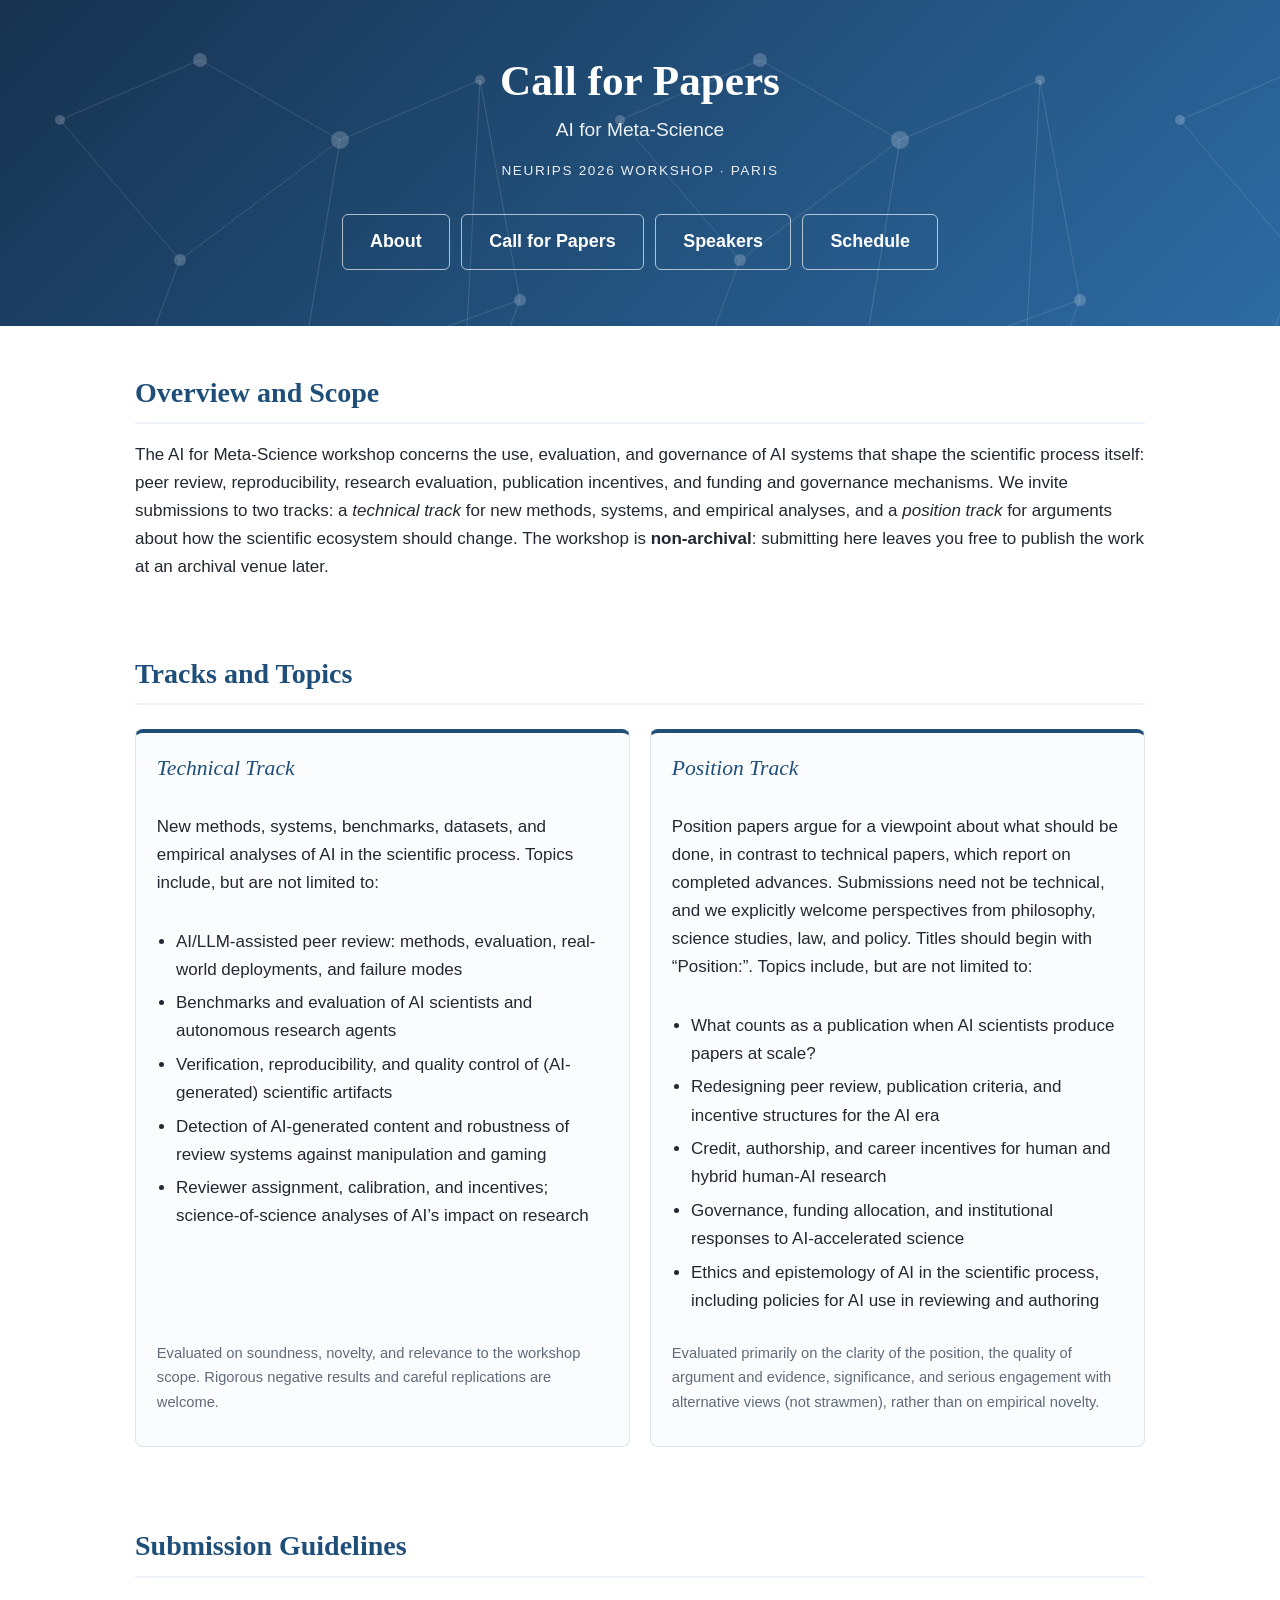
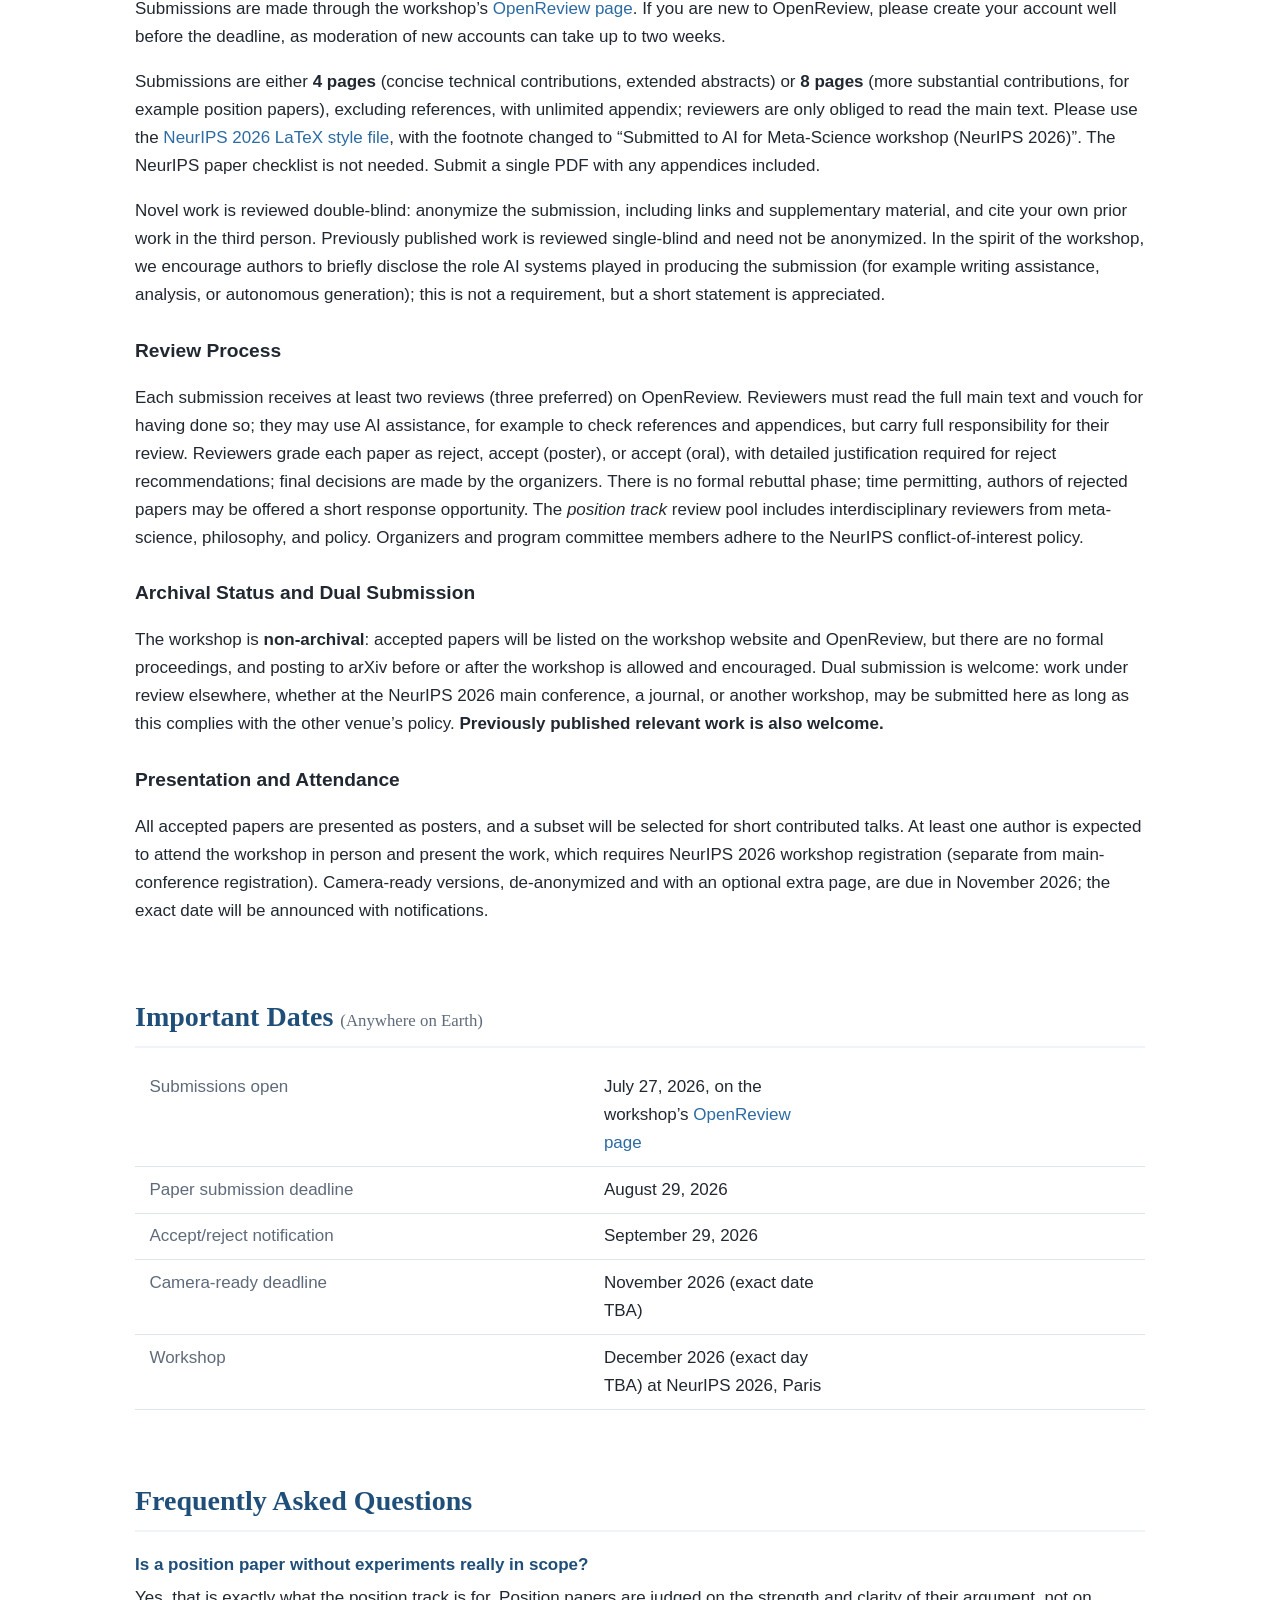
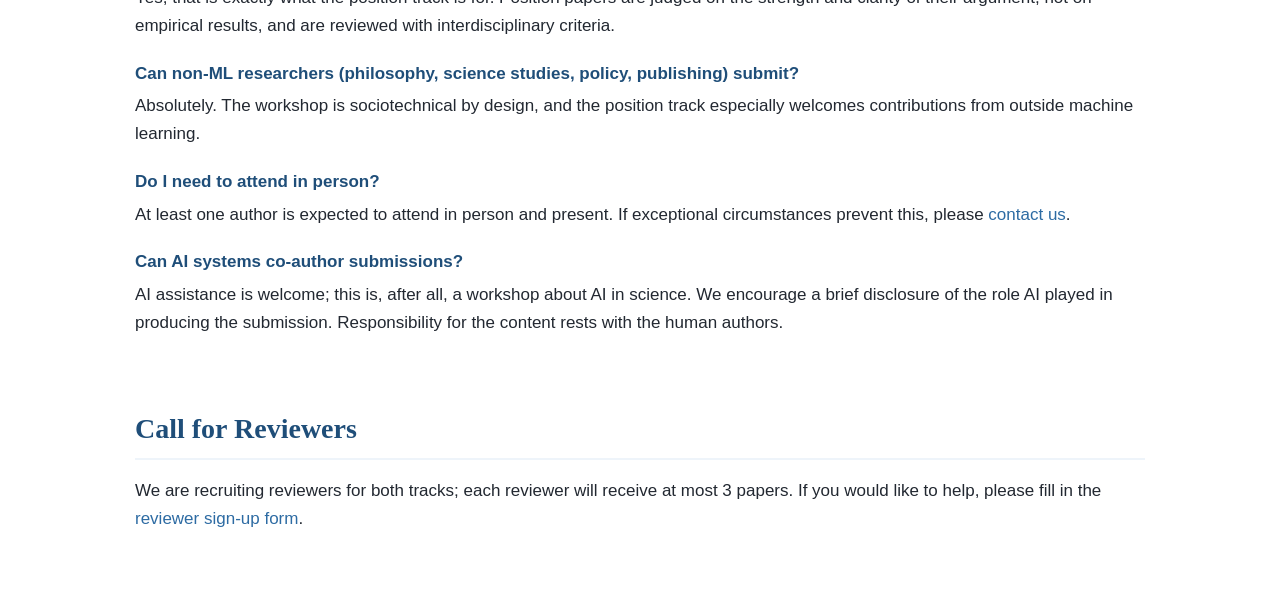
==== cfp.html @ e2d22a61 "NeurIPS-style countdown column in dates table; keep Paris workshop days Dec 11 to 13" ====
<!DOCTYPE html>
<html lang="en">
<head>
  <meta charset="utf-8">
  <meta name="viewport" content="width=device-width, initial-scale=1">
  <title>Call for Papers | AI for Meta-Science @ NeurIPS 2026</title>
  <meta name="description" content="Call for papers for the AI for Meta-Science workshop at NeurIPS 2026 (Paris). Technical and position paper tracks on AI in peer review, AI scientists, scientific evaluation and governance. Deadline August 29, 2026 (AoE), via OpenReview. Non-archival.">
  <meta property="og:title" content="Call for Papers | AI for Meta-Science @ NeurIPS 2026">
  <meta property="og:description" content="Technical and position paper tracks on AI in peer review, AI scientists, and scientific evaluation. Deadline August 29, 2026 (AoE). Non-archival, OpenReview.">
  <meta property="og:type" content="website">
  <meta property="og:url" content="https://ai4metascience.org/cfp.html">
  <link rel="canonical" href="https://ai4metascience.org/cfp.html">
  <link rel="icon" href="data:image/svg+xml,%3Csvg xmlns='http://www.w3.org/2000/svg' viewBox='0 0 32 32'%3E%3Ccircle cx='16' cy='16' r='15' fill='%2316324f'/%3E%3Ccircle cx='10' cy='11' r='3' fill='%23fff'/%3E%3Ccircle cx='22' cy='9' r='2.2' fill='%237fb3dd'/%3E%3Ccircle cx='21' cy='22' r='3' fill='%23fff'/%3E%3Ccircle cx='9' cy='23' r='2.2' fill='%237fb3dd'/%3E%3Cpath d='M10 11L22 9M22 9L21 22M21 22L9 23M9 23L10 11M10 11L21 22' stroke='%23aecde8' stroke-width='1' fill='none'/%3E%3C/svg%3E">
  <link rel="stylesheet" href="style.css">
</head>
<body>

<header class="hero hero-page">
  <div class="hero-inner">
    <h1>Call for Papers</h1>
    <p class="hero-sub">AI for Meta&#8209;Science</p>
    <p class="hero-kicker">NeurIPS 2026 Workshop &middot; Paris</p>
    <div class="hero-buttons">
      <a class="btn btn-ghost" href="index.html">About</a>
      <a class="btn btn-ghost" href="cfp.html">Call for Papers</a>
      <a class="btn btn-ghost" href="speakers.html">Speakers</a>
      <a class="btn btn-ghost" href="schedule.html">Schedule</a>
    </div>
  </div>
</header>

<main>

<section id="scope" class="section">
  <h2>Overview and Scope</h2>
  <p>
    The AI for Meta-Science workshop concerns the use, evaluation, and governance of AI systems
    that shape the scientific process itself: peer review, reproducibility, research evaluation,
    publication incentives, and funding and governance mechanisms. We invite submissions to two
    tracks: a <em>technical track</em> for new methods, systems, and empirical analyses, and a
    <em>position track</em> for arguments about how the scientific ecosystem should change.
    The workshop is <strong>non-archival</strong>: submitting here leaves you free to publish
    the work at an archival venue later.
  </p>
</section>

<section id="tracks" class="section">
  <h2>Tracks and Topics</h2>

  <div class="tracks">
    <div class="track-card">
      <h3>Technical Track</h3>
      <p>New methods, systems, benchmarks, datasets, and empirical analyses of AI in the scientific process. Topics include, but are not limited to:</p>
      <ul>
        <li>AI/LLM-assisted peer review: methods, evaluation, real-world deployments, and failure modes</li>
        <li>Benchmarks and evaluation of AI scientists and autonomous research agents</li>
        <li>Verification, reproducibility, and quality control of (AI-generated) scientific artifacts</li>
        <li>Detection of AI-generated content and robustness of review systems against manipulation and gaming</li>
        <li>Reviewer assignment, calibration, and incentives; science-of-science analyses of AI&rsquo;s impact on research</li>
      </ul>
      <p class="note">Evaluated on soundness, novelty, and relevance to the workshop scope. Rigorous negative results and careful replications are welcome.</p>
    </div>
    <div class="track-card">
      <h3>Position Track</h3>
      <p>
        Position papers argue for a viewpoint about what should be done, in contrast to technical
        papers, which report on completed advances. Submissions need not be technical, and we
        explicitly welcome perspectives from philosophy, science studies, law, and policy. Titles
        should begin with &ldquo;Position:&rdquo;. Topics include, but are not limited to:
      </p>
      <ul>
        <li>What counts as a publication when AI scientists produce papers at scale?</li>
        <li>Redesigning peer review, publication criteria, and incentive structures for the AI era</li>
        <li>Credit, authorship, and career incentives for human and hybrid human-AI research</li>
        <li>Governance, funding allocation, and institutional responses to AI-accelerated science</li>
        <li>Ethics and epistemology of AI in the scientific process, including policies for AI use in reviewing and authoring</li>
      </ul>
      <p class="note">
        Evaluated primarily on the clarity of the position, the quality of argument and evidence,
        significance, and serious engagement with alternative views (not strawmen), rather
        than on empirical novelty.
      </p>
    </div>
  </div>
</section>

<section id="guidelines" class="section">
  <h2>Submission Guidelines</h2>
  <p>
    Submissions are made through the workshop&rsquo;s
    <a href="https://openreview.net/group?id=NeurIPS.cc/2026/Workshop/AI4MetaScience">OpenReview page</a>.
    If you are new to OpenReview, please create your account well before the deadline, as
    moderation of new accounts can take up to two weeks.
  </p>
  <p>
    Submissions are either <strong>4 pages</strong> (concise technical contributions, extended
    abstracts) or <strong>8 pages</strong> (more substantial contributions, for example position
    papers), excluding references, with unlimited appendix; reviewers are only obliged to read
    the main text. Please use the
    <a href="https://media.neurips.cc/Conferences/NeurIPS2026/Formatting_Instructions_For_NeurIPS_2026.zip">NeurIPS 2026 LaTeX style file</a>, with the
    footnote changed to &ldquo;Submitted to AI for Meta-Science workshop (NeurIPS 2026)&rdquo;.
    The NeurIPS paper checklist is not needed. Submit a single PDF with any appendices included.
  </p>
  <p>
    Novel work is reviewed double-blind: anonymize the submission, including links and
    supplementary material, and cite your own prior work in the third person. Previously
    published work is reviewed single-blind and need not be anonymized. In the spirit of the
    workshop, we encourage authors to briefly disclose the role AI systems played in producing
    the submission (for example writing assistance, analysis, or autonomous generation); this is
    not a requirement, but a short statement is appreciated.
  </p>

  <h3>Review Process</h3>
  <p>
    Each submission receives at least two reviews (three preferred) on OpenReview. Reviewers
    must read the full main text and vouch for having done so; they may use AI assistance, for
    example to check references and appendices, but carry full responsibility for their review.
    Reviewers grade each paper as reject, accept (poster), or accept (oral), with detailed
    justification required for reject recommendations; final decisions are made by the
    organizers. There is no formal rebuttal phase; time permitting, authors of rejected papers
    may be offered a short response opportunity. The <em>position track</em> review pool includes
    interdisciplinary reviewers from meta-science, philosophy, and policy. Organizers and
    program committee members adhere to the NeurIPS conflict-of-interest policy.
  </p>

  <h3>Archival Status and Dual Submission</h3>
  <p>
    The workshop is <strong>non-archival</strong>: accepted papers will be listed on the workshop website and
    OpenReview, but there are no formal proceedings, and posting to arXiv before or after the
    workshop is allowed and encouraged. Dual submission is welcome: work under review elsewhere,
    whether at the NeurIPS 2026 main conference, a journal, or another workshop, may be submitted
    here as long as this complies with the other venue&rsquo;s policy. <strong>Previously published
    relevant work is also welcome.</strong>
  </p>

  <h3>Presentation and Attendance</h3>
  <p>
    All accepted papers are presented as posters, and a subset will be selected for short
    contributed talks. At least one author is expected to attend the workshop in person and
    present the work, which requires NeurIPS 2026 workshop registration (separate from
    main-conference registration). Camera-ready versions, de-anonymized and with an optional
    extra page, are due in November 2026; the exact date will be announced with notifications.
  </p>
</section>

<section id="dates" class="section">
  <h2>Important Dates <span class="muted-inline">(Anywhere on Earth)</span></h2>
  <table class="dates-table">
    <tbody>
      <tr><td>Submissions open</td><td>July 27, 2026, on the workshop&rsquo;s <a href="https://openreview.net/group?id=NeurIPS.cc/2026/Workshop/AI4MetaScience">OpenReview page</a></td><td class="cd"></td></tr>
      <tr><td>Paper submission deadline</td><td>August 29, 2026</td><td class="cd"><span class="countdown" data-deadline="2026-08-30T11:59:59Z"></span></td></tr>
      <tr><td>Accept/reject notification</td><td>September 29, 2026</td><td class="cd"><span class="countdown" data-deadline="2026-09-30T11:59:59Z"></span></td></tr>
      <tr><td>Camera-ready deadline</td><td>November 2026 (exact date TBA)</td><td class="cd"></td></tr>
      <tr><td>Workshop</td><td>December 2026 (exact day TBA) at NeurIPS 2026, Paris</td><td class="cd"></td></tr>
    </tbody>
  </table>
</section>

<section id="faq" class="section">
  <h2>Frequently Asked Questions</h2>
  <dl class="faq">
    <dt>Is a position paper without experiments really in scope?</dt>
    <dd>Yes, that is exactly what the position track is for. Position papers are judged on the strength and clarity of their argument, not on empirical results, and are reviewed with interdisciplinary criteria.</dd>

    <dt>Can non-ML researchers (philosophy, science studies, policy, publishing) submit?</dt>
    <dd>Absolutely. The workshop is sociotechnical by design, and the position track especially welcomes contributions from outside machine learning.</dd>

    <dt>Do I need to attend in person?</dt>
    <dd>At least one author is expected to attend in person and present. If exceptional circumstances prevent this, please <a href="index.html#contact">contact us</a>.</dd>

    <dt>Can AI systems co-author submissions?</dt>
    <dd>AI assistance is welcome; this is, after all, a workshop about AI in science. We encourage a brief disclosure of the role AI played in producing the submission. Responsibility for the content rests with the human authors.</dd>
  </dl>
</section>

<section id="reviewers" class="section">
  <h2>Call for Reviewers</h2>
  <p>
    We are recruiting reviewers for both tracks; each reviewer will receive at most 3 papers.
    If you would like to help, please fill in the
    <a href="https://docs.google.com/forms/d/e/1FAIpQLSc_pk9MGWnJFc95e-AzA_9iE_-XZbO8RTX6YzuLdfLNyFTvyA/viewform">reviewer sign-up form</a>.
  </p>
</section>

</main>

<script>
(function () {
  var spans = document.querySelectorAll('.countdown[data-deadline]');
  if (!spans.length) return;
  function pad(n) { return (n < 10 ? '0' : '') + n; }
  function tick() {
    var now = Date.now();
    Array.prototype.forEach.call(spans, function (el) {
      var s = Math.floor((Date.parse(el.getAttribute('data-deadline')) - now) / 1000);
      if (s <= 0) { el.textContent = ''; return; }
      var w = Math.floor(s / 604800);
      var d = Math.floor(s % 604800 / 86400);
      el.textContent = w + ' weeks ' + d + ' days ' +
        pad(Math.floor(s % 86400 / 3600)) + ':' + pad(Math.floor(s % 3600 / 60)) + ':' + pad(s % 60);
    });
    setTimeout(tick, 1000);
  }
  tick();
})();
</script>

</body>
</html>
---- style.css ----
/* AI for Meta-Science — NeurIPS 2026 workshop site */

:root {
  --accent: #1f4e79;        /* deep blue */
  --accent-light: #2d6ba3;
  --accent-bg: #eef4fa;
  --gold: #c9a227;          /* small accent for character */
  --text: #222831;
  --muted: #5f6b7a;
  --border: #dde4ec;
  --bg: #ffffff;
  --hero-grad-a: #16324f;
  --hero-grad-b: #2d6ba3;
  --max-width: 1050px;
  --display-font: Charter, "Bitstream Charter", "Iowan Old Style", Georgia, serif;
}

* { box-sizing: border-box; }

body {
  margin: 0;
  font-family: -apple-system, BlinkMacSystemFont, "Segoe UI", Roboto, Helvetica, Arial, sans-serif;
  font-size: 17px;
  line-height: 1.65;
  color: var(--text);
  background: var(--bg);
}

a { color: var(--accent-light); text-decoration: none; }
a:hover { text-decoration: underline; }

/* ---------- Hero ---------- */

.hero {
  position: relative;
  background: linear-gradient(135deg, var(--hero-grad-a), var(--hero-grad-b));
  color: #fff;
  text-align: center;
  padding: 3.5rem 1.25rem 3rem;
  overflow: hidden;
}

/* subtle "citation network" motif */
.hero::before {
  content: "";
  position: absolute;
  inset: 0;
  background-image: url("data:image/svg+xml,%3Csvg xmlns='http://www.w3.org/2000/svg' width='560' height='560' viewBox='0 0 560 560'%3E%3Cg fill='none' stroke='%23ffffff' stroke-opacity='0.13'%3E%3Cpath d='M60 120L200 60M200 60L340 140M340 140L480 80M60 120L180 260M180 260L340 140M180 260L120 420M120 420L300 380M300 380L340 140M300 380L460 460M460 460L480 80M480 80L520 300M520 300L460 460M520 300L300 380'/%3E%3C/g%3E%3Cg fill='%23ffffff' fill-opacity='0.20'%3E%3Ccircle cx='60' cy='120' r='5'/%3E%3Ccircle cx='200' cy='60' r='7'/%3E%3Ccircle cx='340' cy='140' r='9'/%3E%3Ccircle cx='480' cy='80' r='5'/%3E%3Ccircle cx='180' cy='260' r='6'/%3E%3Ccircle cx='120' cy='420' r='7'/%3E%3Ccircle cx='300' cy='380' r='9'/%3E%3Ccircle cx='460' cy='460' r='5'/%3E%3Ccircle cx='520' cy='300' r='6'/%3E%3C/g%3E%3C/svg%3E");
  background-repeat: repeat;
  background-size: 560px 560px;
  pointer-events: none;
}

.hero-inner { position: relative; max-width: var(--max-width); margin: 0 auto; }

.hero-kicker {
  text-transform: uppercase;
  letter-spacing: 0.12em;
  font-size: 0.85rem;
  opacity: 0.9;
  margin: 0 0 2rem;
}

.hero h1 {
  font-family: var(--display-font);
  font-size: clamp(1.6rem, 4vw, 2.7rem);
  margin: 0 0 0.5rem;
  line-height: 1.15;
}

.hero-sub {
  font-size: clamp(1rem, 2.2vw, 1.2rem);
  opacity: 0.92;
  margin: 0 auto 0.9rem;
  max-width: 42em;
}

.hero-buttons { display: flex; gap: 0.7rem; justify-content: center; flex-wrap: wrap; margin-bottom: 0.5rem; }

.btn {
  display: inline-block;
  padding: 0.75rem 1.7rem;
  border-radius: 6px;
  font-weight: 600;
  font-size: 1.12rem;
}
.btn:hover { text-decoration: none; }
.btn-ghost { border: 1.5px solid rgba(255,255,255,0.65); color: #fff; }
.btn-ghost:hover { background: rgba(255,255,255,0.14); }


/* ---------- Sections ---------- */

.section {
  max-width: var(--max-width);
  margin: 0 auto;
  padding: 2.75rem 1.25rem 0.5rem;
}

.section h2 {
  font-family: var(--display-font);
  color: var(--accent);
  font-size: 1.75rem;
  margin: 0 0 1rem;
  padding-bottom: 0.4rem;
  border-bottom: 2px solid var(--accent-bg);
}

.section h3 { color: var(--text); font-size: 1.2rem; margin: 1.6rem 0 0.6rem; }

.note { color: var(--muted); font-size: 0.92rem; }
.muted { color: var(--muted); font-size: 0.9rem; }
.muted-inline { color: var(--muted); font-size: 1.05rem; font-weight: 400; font-family: inherit; }

.objectives { padding-left: 1.2rem; }
.objectives li { margin: 0.7rem 0; }
.objectives li::marker { color: var(--gold); }

/* ---------- News box ---------- */

#news { padding-top: 2rem; }

.news-box {
  background: var(--accent-bg);
  border-left: 4px solid var(--gold);
  border-radius: 6px;
  padding: 0.9rem 1.25rem;
}
.news-box ul { margin: 0.4rem 0 0; padding-left: 1.2rem; }
.news-box li { margin: 0.25rem 0; }

/* ---------- CFP tracks ---------- */

.tracks {
  display: grid;
  grid-template-columns: 1fr 1fr;
  gap: 1.25rem;
  margin: 1.5rem 0;
}

@media (max-width: 720px) { .tracks { grid-template-columns: 1fr; } }

.track-card {
  border: 1px solid var(--border);
  border-top: 4px solid var(--accent);
  border-radius: 8px;
  padding: 1.1rem 1.3rem;
  background: #fbfcfe;
  display: flex;
  flex-direction: column;
}
.track-card .note { margin-top: auto; padding-top: 0.8rem; }
.track-card h3 { margin-top: 0; color: var(--accent); font-weight: normal; font-style: italic; font-family: var(--display-font); font-size: 1.35rem; }
.track-card ul { padding-left: 1.2rem; margin: 0.5rem 0; }
.track-card li { margin: 0.35rem 0; }

.guidelines { padding-left: 1.2rem; }
.guidelines li { margin: 0.6rem 0; }

/* ---------- FAQ ---------- */

.faq dt {
  font-weight: 700;
  color: var(--accent);
  margin: 1.2rem 0 0.3rem;
}
.faq dd { margin: 0 0 0.8rem; }

/* ---------- Tables ---------- */

table { border-collapse: collapse; width: 100%; margin: 1rem 0; }

.dates-table td {
  padding: 0.55rem 0.9rem;
  border-bottom: 1px solid var(--border);
  vertical-align: top;
}

.dates-table tr td:first-child { width: 45%; color: var(--muted); }

/* Program table: Event | Speaker | Time */

.program-table th {
  text-align: left;
  padding: 0.55rem 0.9rem;
  border-bottom: 2px solid var(--accent);
  color: var(--accent);
  font-size: 0.95rem;
}

.program-table td {
  padding: 0.55rem 0.9rem;
  border-bottom: 1px solid var(--border);
  vertical-align: top;
}

.program-table tr td:nth-child(2) { color: var(--muted); }

.program-table tr td:last-child {
  width: 5.5rem;
  font-weight: 600;
  color: var(--accent);
  white-space: nowrap;
  text-align: right;
}
.program-table tr th:last-child { text-align: right; }

/* ---------- People cards (organizers grid) ---------- */

.people-grid {
  display: grid;
  grid-template-columns: repeat(auto-fit, minmax(180px, 1fr));
  gap: 1.5rem;
  margin: 1.5rem 0 1rem;
}

.person {
  text-align: center;
  padding: 1rem 0.6rem;
  border-radius: 10px;
  transition: transform 0.15s ease, box-shadow 0.15s ease;
}
.person:hover {
  transform: translateY(-3px);
  box-shadow: 0 6px 18px rgba(31, 78, 121, 0.12);
}

/* Initials placeholder (div) and real photo (img) share .avatar */
.avatar {
  width: 110px;
  height: 110px;
  border-radius: 50%;
  flex-shrink: 0;
}
.person .avatar { margin: 0 auto 0.6rem; }
div.avatar {
  background: linear-gradient(135deg, var(--hero-grad-a), var(--hero-grad-b));
  color: #fff;
  font-size: 1.8rem;
  font-weight: 700;
  letter-spacing: 0.03em;
  display: flex;
  align-items: center;
  justify-content: center;
}
img.avatar {
  object-fit: cover;
  object-position: center 25%;
  border: 3px solid var(--accent-bg);
}

.person h3 { margin: 0.2rem 0; font-size: 1.02rem; }
.person .affil { margin: 0; color: var(--muted); font-size: 0.9rem; }
.person .talk { margin: 0.4rem 0 0; font-size: 0.9rem; font-style: italic; }

/* ---------- Speaker entries with bios (speakers page) ---------- */

.speaker-entry {
  display: flex;
  gap: 1.4rem;
  align-items: flex-start;
  margin: 2rem 0;
  padding: 1.25rem 1.4rem;
  border: 1px solid var(--border);
  border-left: 4px solid var(--accent);
  border-radius: 8px;
  background: #fbfcfe;
}

.speaker-entry .avatar { width: 120px; height: 120px; }

.speaker-body h3 { margin: 0 0 0.15rem; font-size: 1.2rem; }
.speaker-body .affil { margin: 0; color: var(--muted); font-size: 0.95rem; }
.speaker-body .talk-title {
  margin: 0.4rem 0 0.6rem;
  font-style: italic;
  color: var(--accent);
  font-weight: 600;
}
.speaker-body .bio { margin: 0.4rem 0 0; font-size: 0.96rem; }

@media (max-width: 600px) {
  .speaker-entry { flex-direction: column; align-items: center; text-align: center; }
}

/* ---------- Page end ---------- */

main { padding-bottom: 3.5rem; }

/* ---------- Deadline countdown (NeurIPS-style right column) ---------- */
.dates-table td.cd {
  width: 30%;
  color: var(--muted);
  font-variant-numeric: tabular-nums;
}
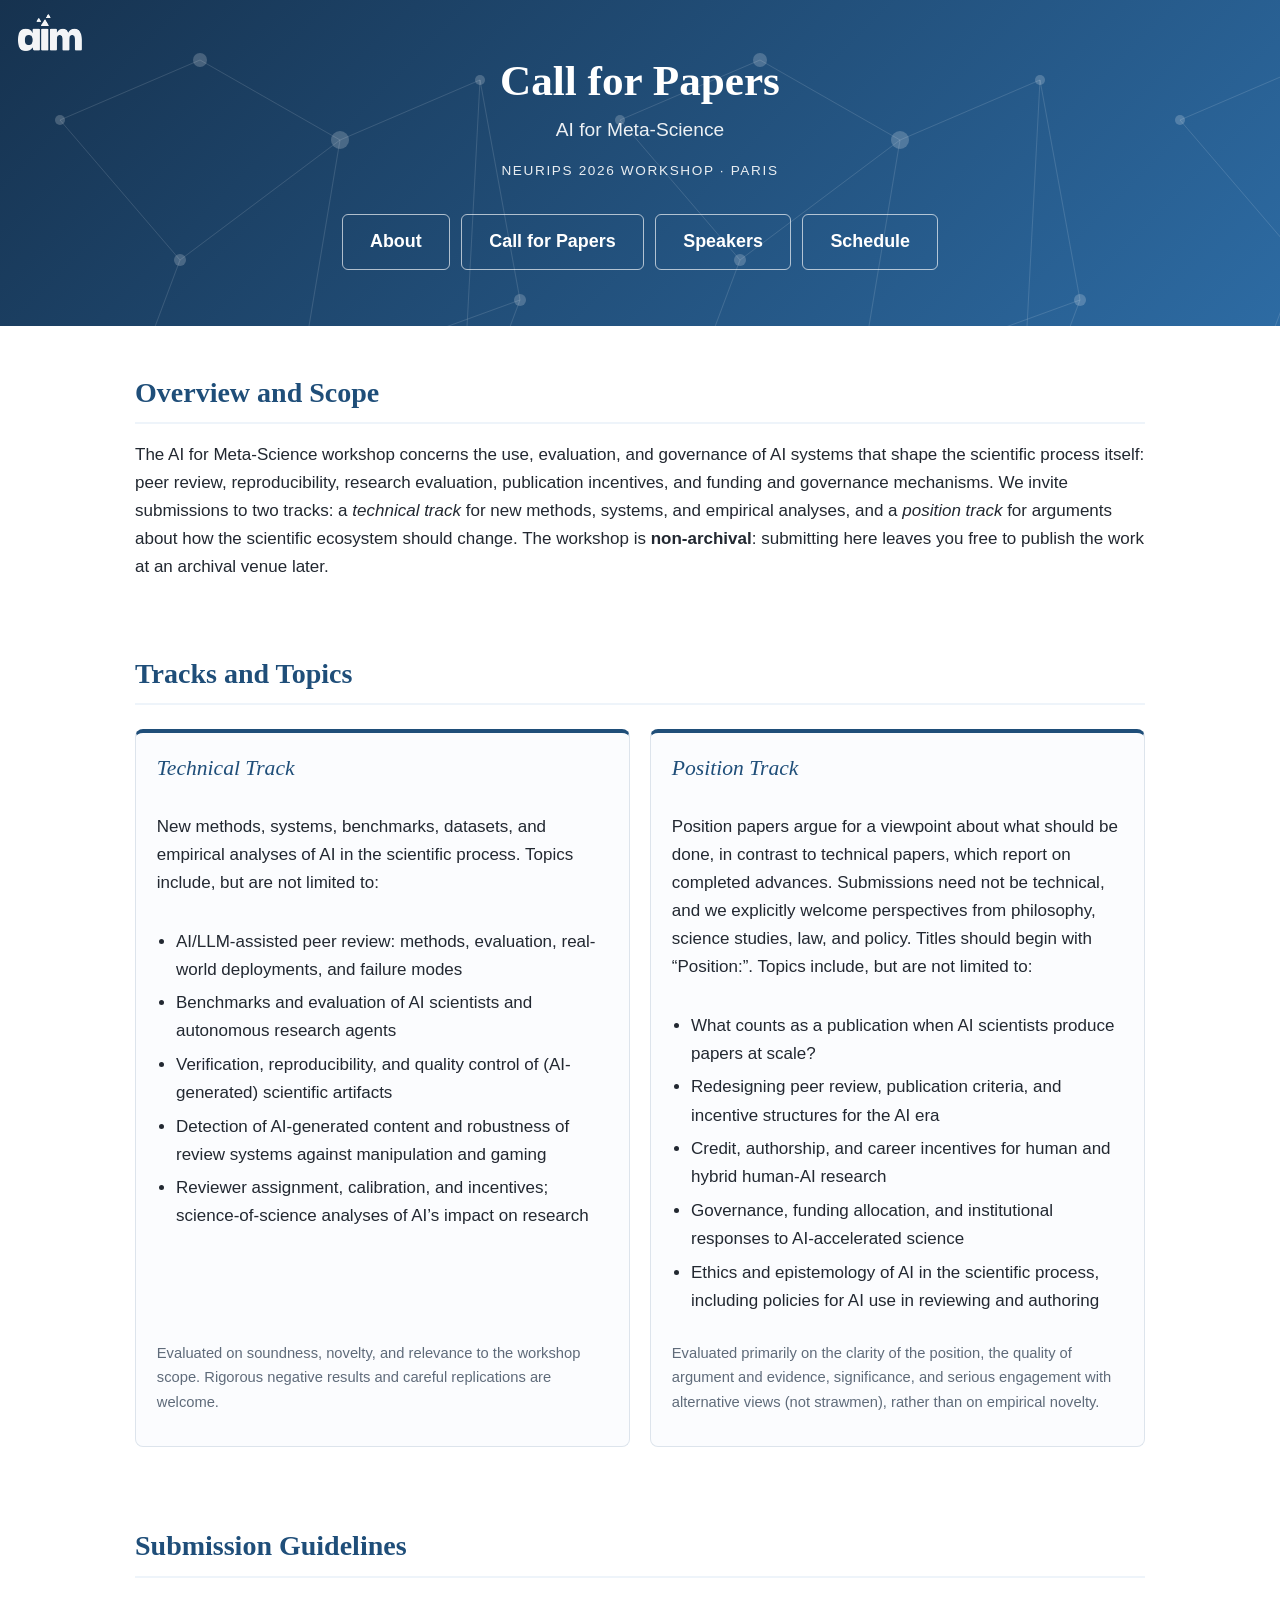
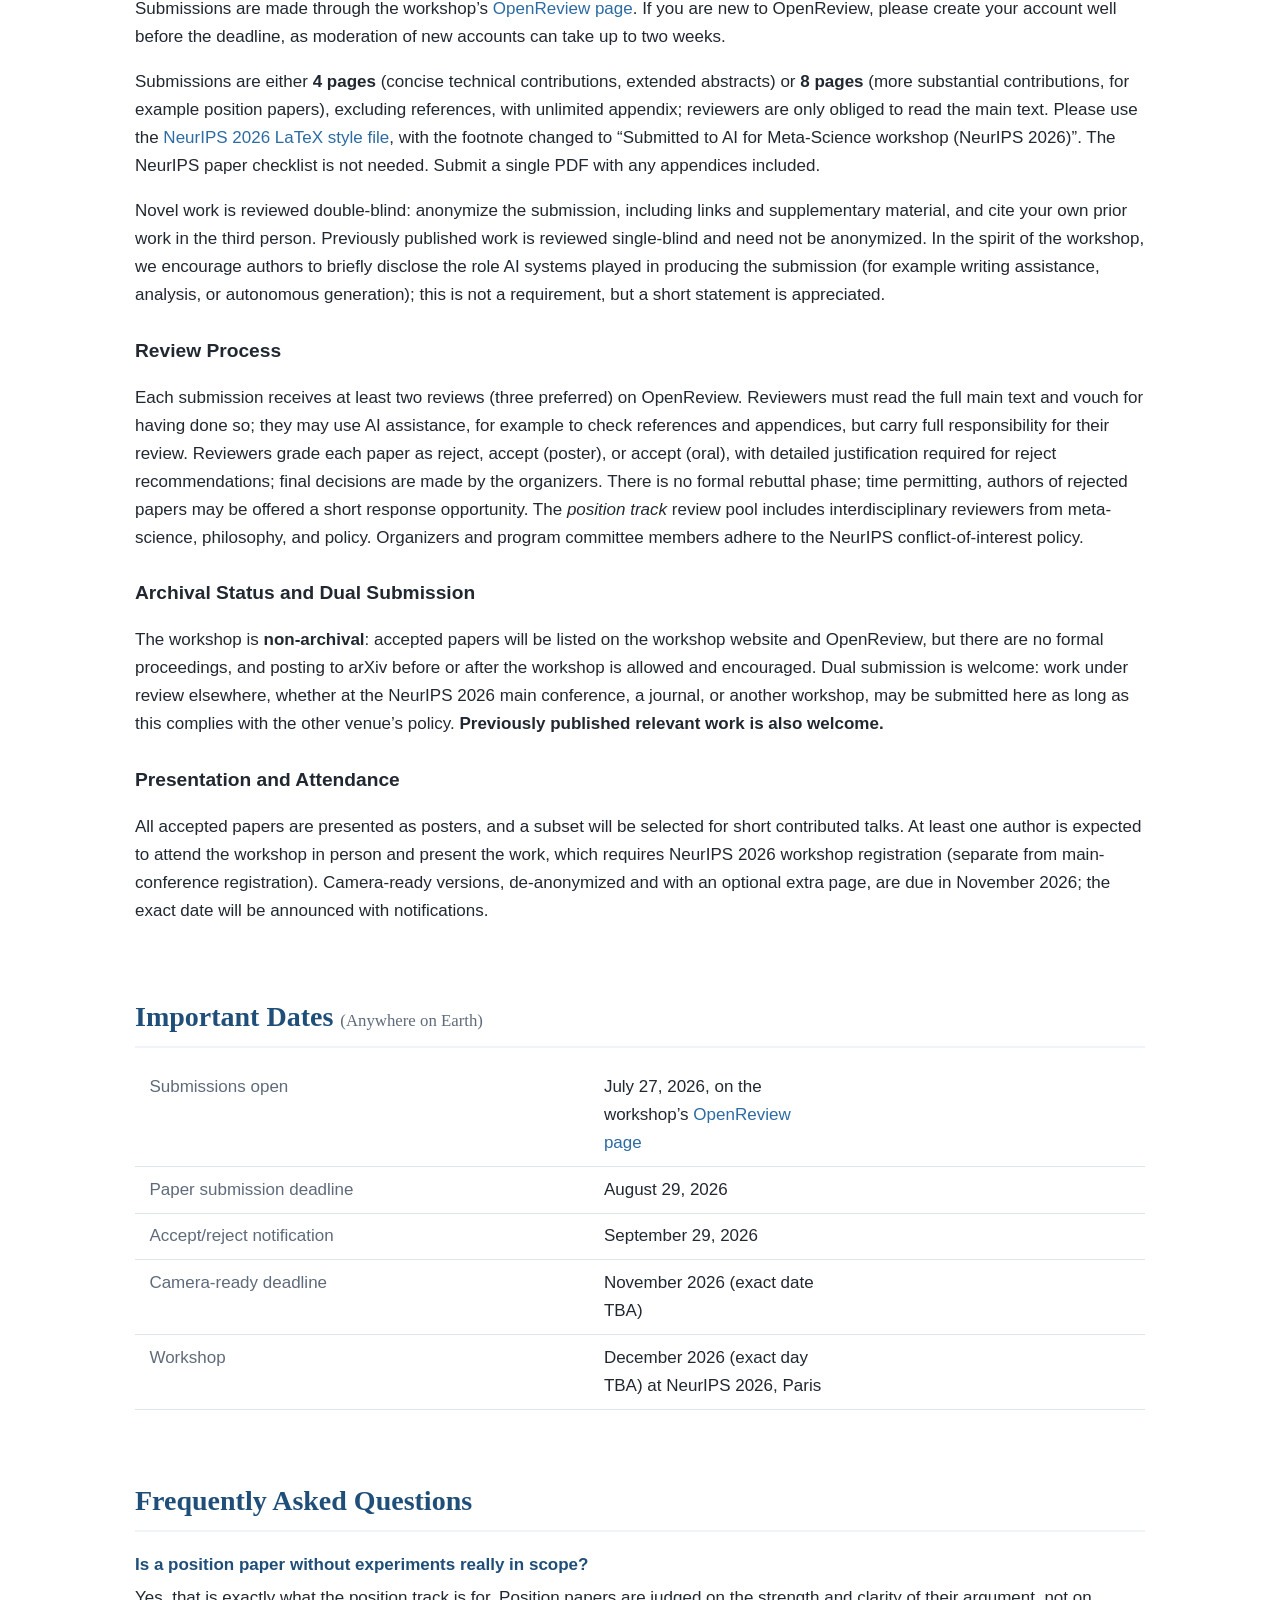
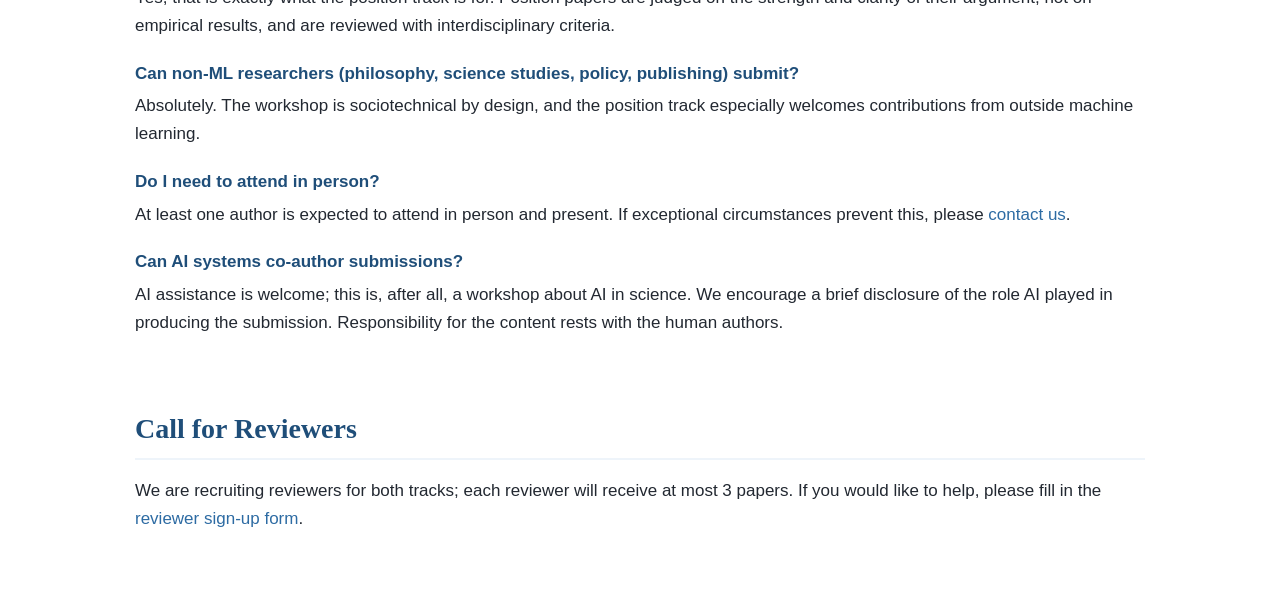
==== commit 2bdfc902: "Move aim logo to small corner brand mark linking home; keep hero title unobstructed" ====
--- a/cfp.html
+++ b/cfp.html
@@ -9,6 +9,7 @@
   <meta property="og:description" content="Technical and position paper tracks on AI in peer review, AI scientists, and scientific evaluation. Deadline August 29, 2026 (AoE). Non-archival, OpenReview.">
   <meta property="og:type" content="website">
   <meta property="og:url" content="https://ai4metascience.org/cfp.html">
+  <meta property="og:image" content="https://ai4metascience.org/assets/aim-logo.png">
   <link rel="canonical" href="https://ai4metascience.org/cfp.html">
   <link rel="icon" href="data:image/svg+xml,%3Csvg xmlns='http://www.w3.org/2000/svg' viewBox='0 0 32 32'%3E%3Ccircle cx='16' cy='16' r='15' fill='%2316324f'/%3E%3Ccircle cx='10' cy='11' r='3' fill='%23fff'/%3E%3Ccircle cx='22' cy='9' r='2.2' fill='%237fb3dd'/%3E%3Ccircle cx='21' cy='22' r='3' fill='%23fff'/%3E%3Ccircle cx='9' cy='23' r='2.2' fill='%237fb3dd'/%3E%3Cpath d='M10 11L22 9M22 9L21 22M21 22L9 23M9 23L10 11M10 11L21 22' stroke='%23aecde8' stroke-width='1' fill='none'/%3E%3C/svg%3E">
   <link rel="stylesheet" href="style.css">
@@ -16,6 +17,7 @@
 <body>
 
 <header class="hero hero-page">
+  <a class="hero-brand" href="index.html"><img src="assets/aim-mark-white.png" alt="AI for Meta-Science" width="235" height="133"></a>
   <div class="hero-inner">
     <h1>Call for Papers</h1>
     <p class="hero-sub">AI for Meta&#8209;Science</p>
--- a/style.css
+++ b/style.css
@@ -53,6 +53,16 @@
 
 .hero-inner { position: relative; max-width: var(--max-width); margin: 0 auto; }
 
+.hero-brand {
+  position: absolute;
+  top: 0.9rem;
+  left: 1.1rem;
+  z-index: 1;
+}
+.hero-brand img { width: 64px; height: auto; display: block; opacity: 0.95; }
+.hero-brand:hover img { opacity: 1; }
+@media (max-width: 720px) { .hero-brand img { width: 48px; } }
+
 .hero-kicker {
   text-transform: uppercase;
   letter-spacing: 0.12em;
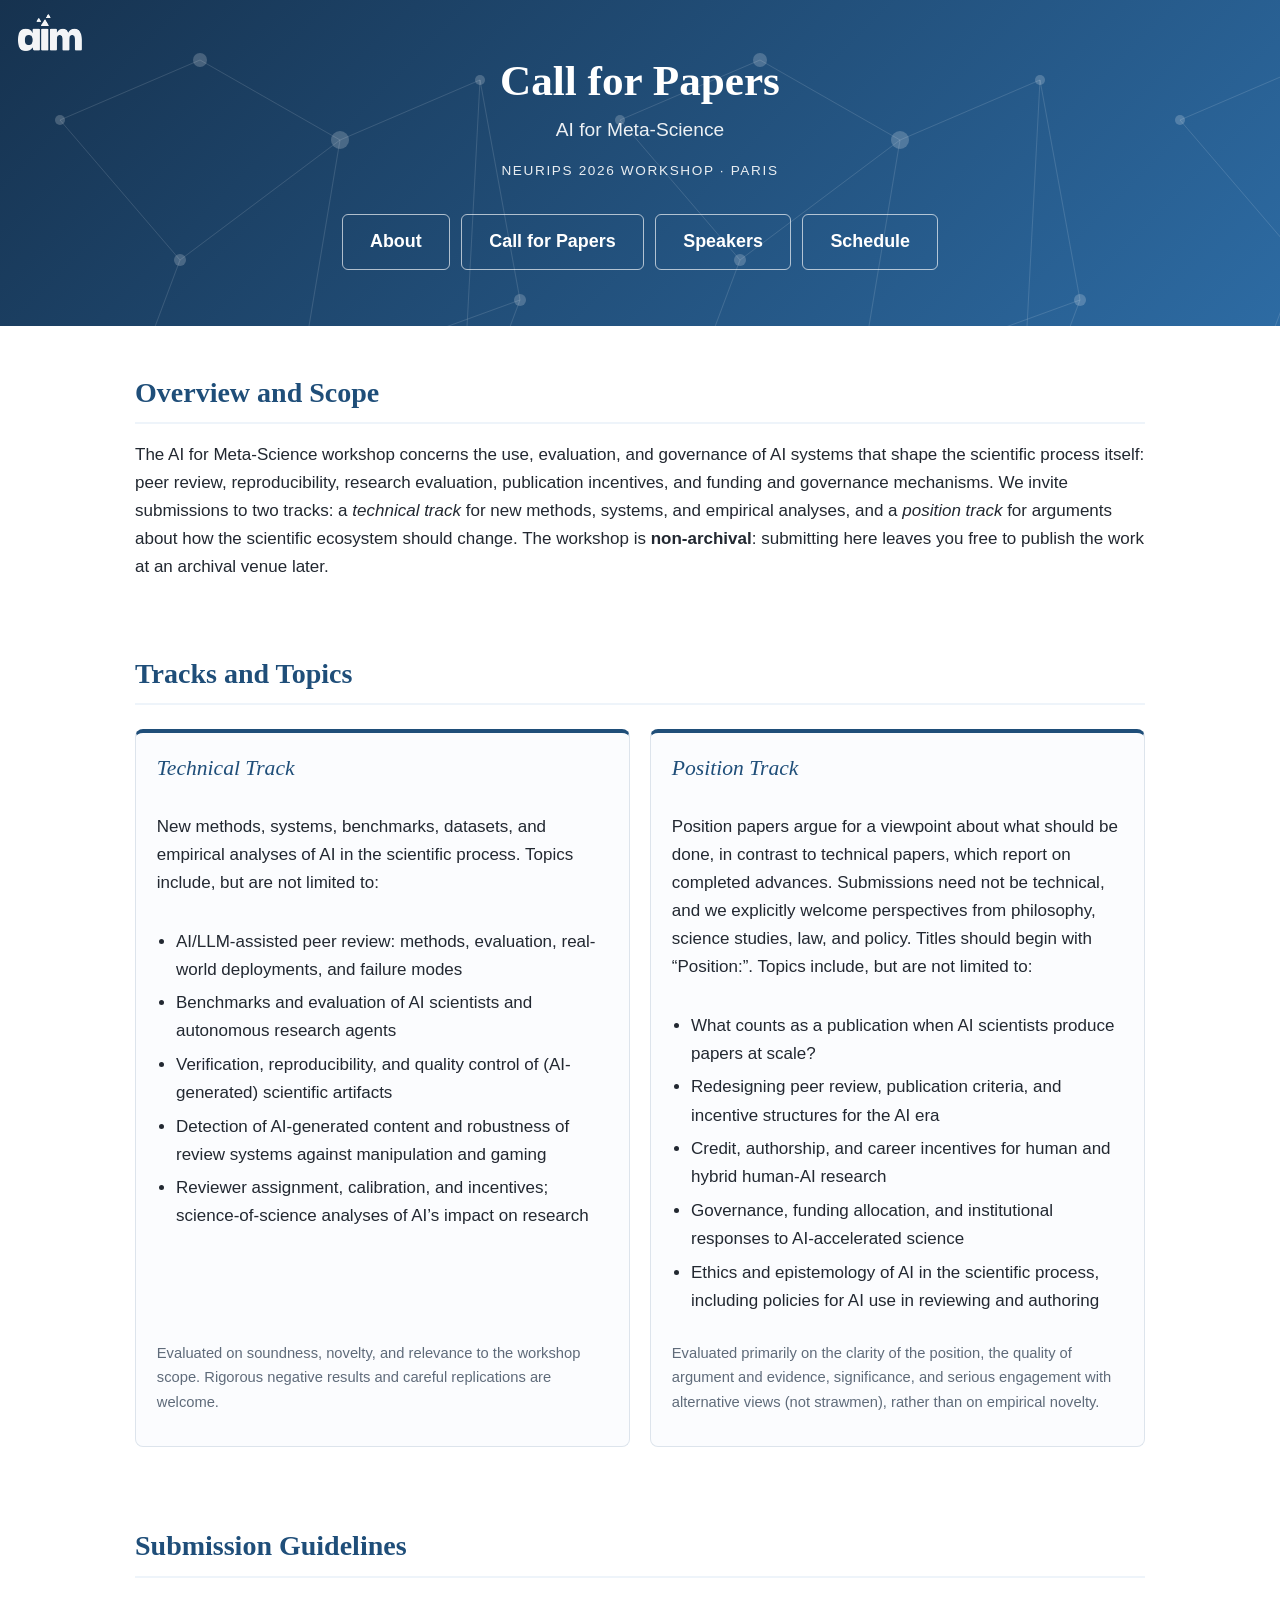
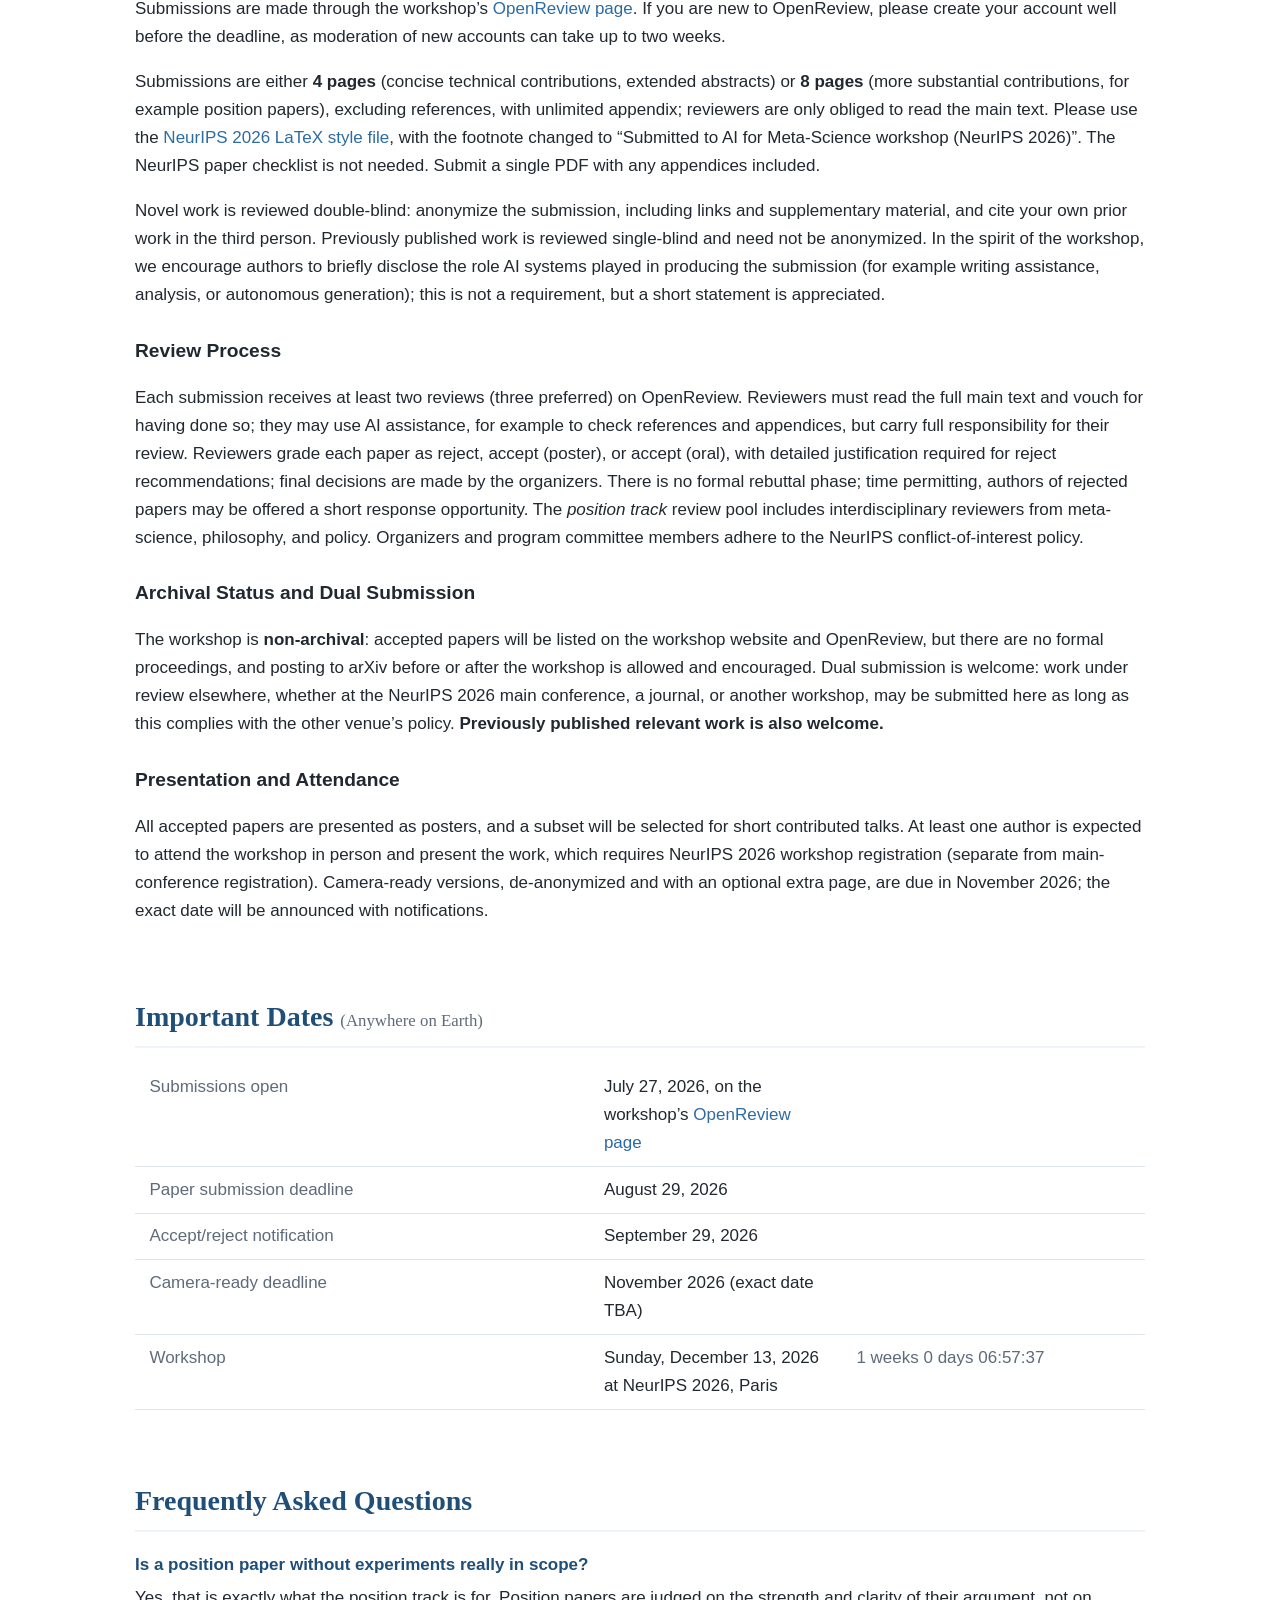
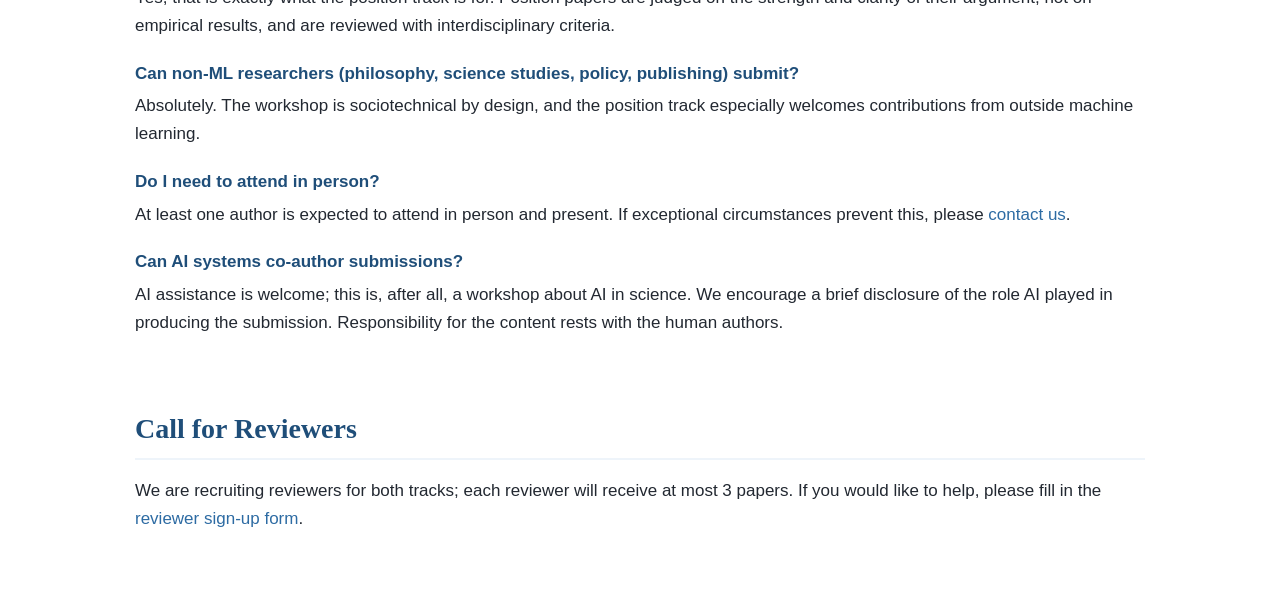
==== commit 87238af1: "Confirm workshop day: Sunday, December 13, 2026" ====
--- a/cfp.html
+++ b/cfp.html
@@ -153,7 +153,7 @@
       <tr><td>Paper submission deadline</td><td>August 29, 2026</td><td class="cd"><span class="countdown" data-deadline="2026-08-30T11:59:59Z"></span></td></tr>
       <tr><td>Accept/reject notification</td><td>September 29, 2026</td><td class="cd"><span class="countdown" data-deadline="2026-09-30T11:59:59Z"></span></td></tr>
       <tr><td>Camera-ready deadline</td><td>November 2026 (exact date TBA)</td><td class="cd"></td></tr>
-      <tr><td>Workshop</td><td>December 2026 (exact day TBA) at NeurIPS 2026, Paris</td><td class="cd"></td></tr>
+      <tr><td>Workshop</td><td>Sunday, December 13, 2026 at NeurIPS 2026, Paris</td><td class="cd"><span class="countdown" data-deadline="2026-12-13T08:00:00Z"></span></td></tr>
     </tbody>
   </table>
 </section>
--- a/style.css
+++ b/style.css
@@ -224,6 +224,12 @@
   margin: 1.5rem 0 1rem;
 }
 
+/* Speakers grid on the homepage: one row of 6 on desktop */
+#speakers .people-grid { grid-template-columns: repeat(6, 1fr); gap: 1rem; }
+@media (max-width: 940px) {
+  #speakers .people-grid { grid-template-columns: repeat(auto-fit, minmax(150px, 1fr)); }
+}
+
 .person {
   text-align: center;
   padding: 1rem 0.6rem;
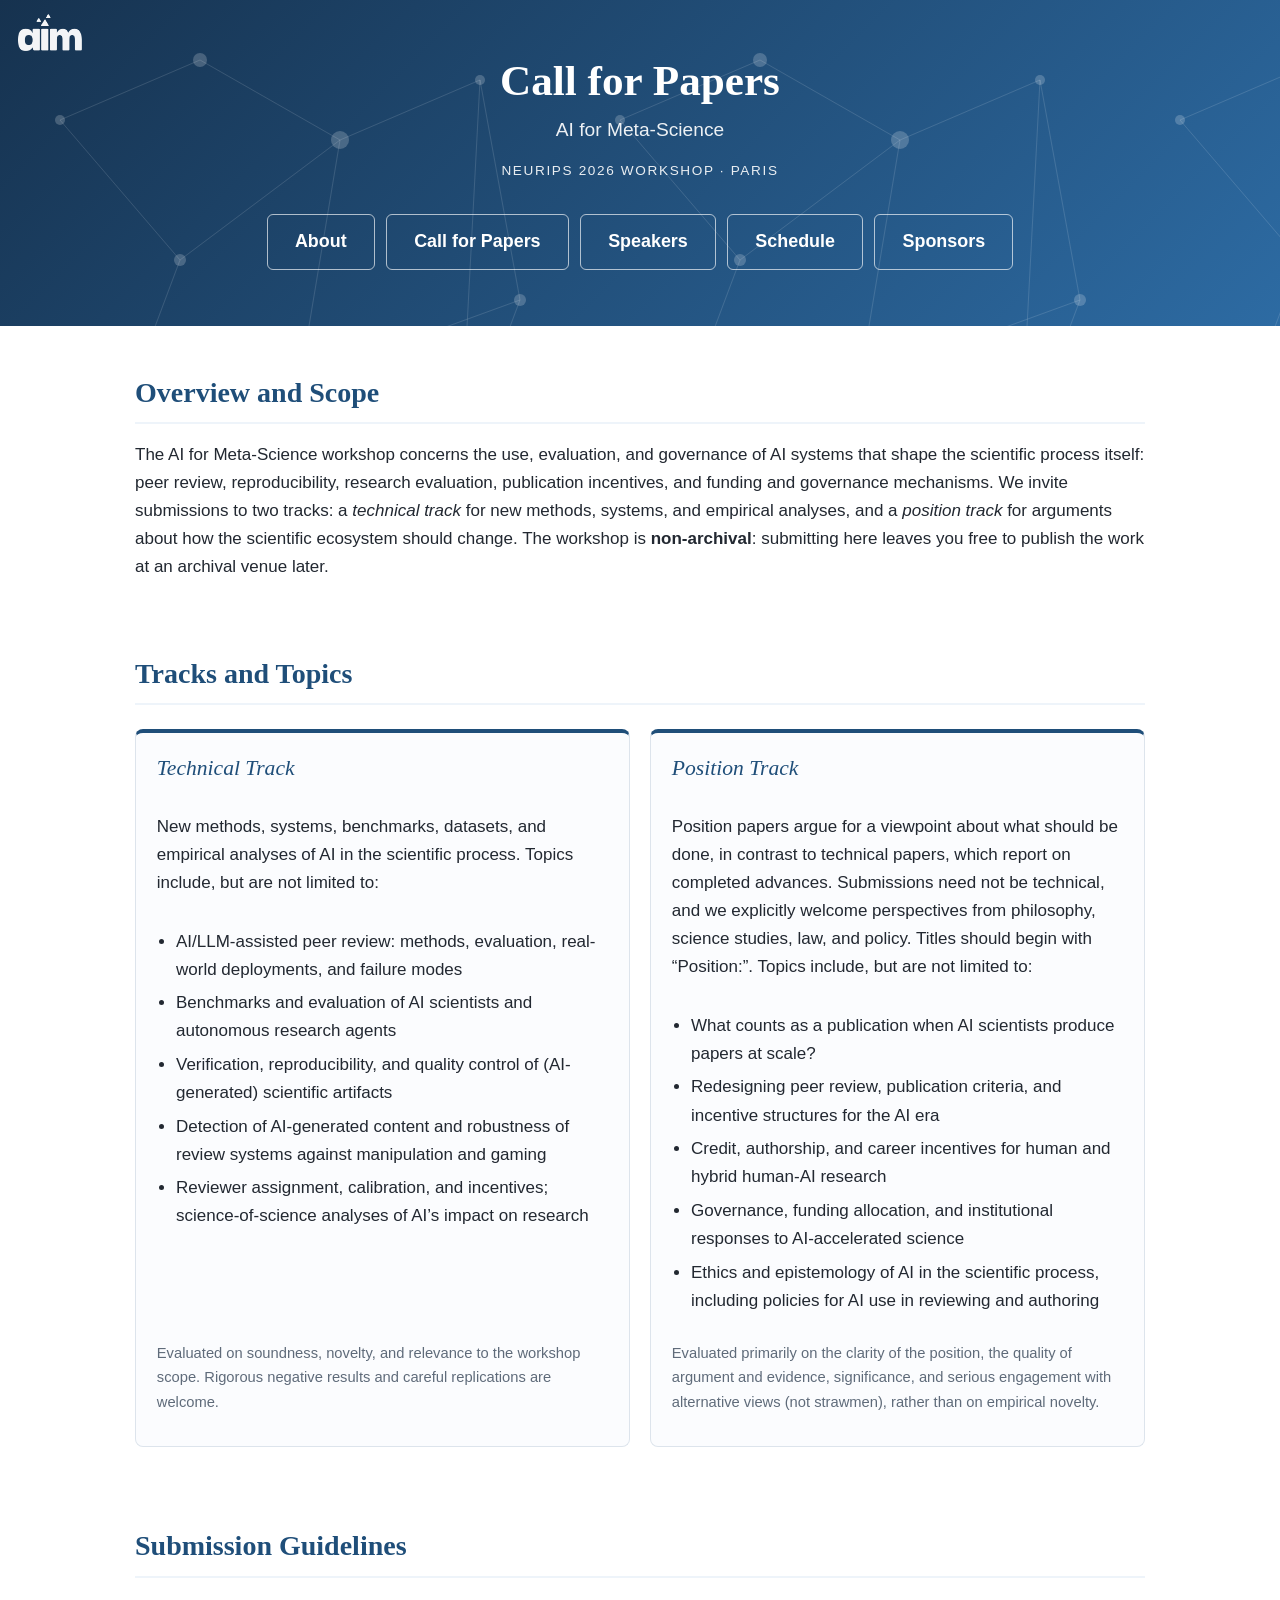
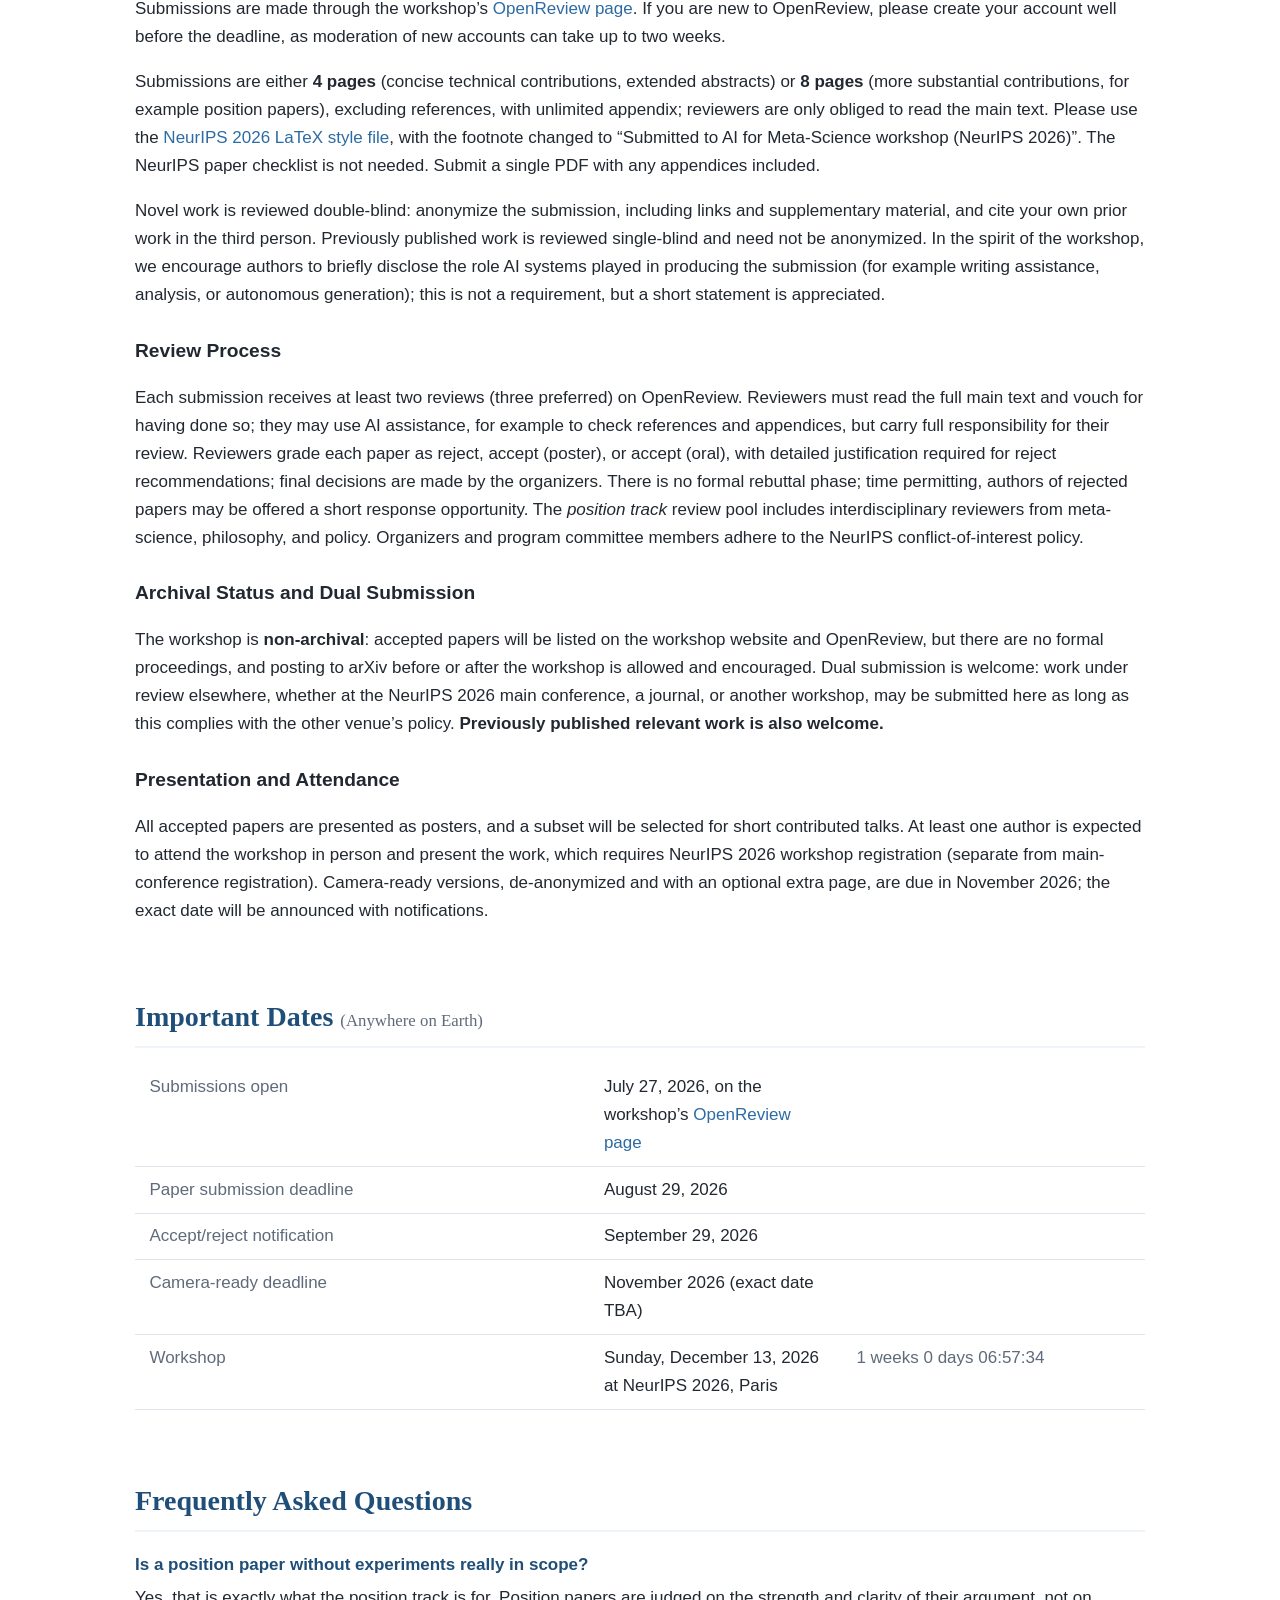
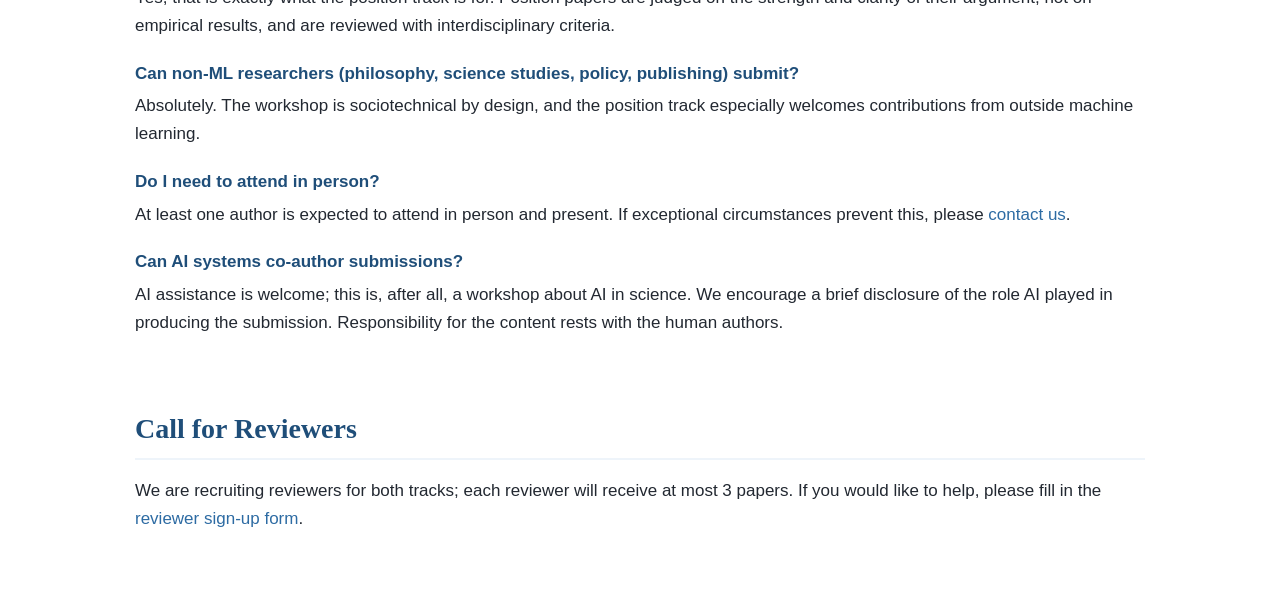
==== commit a10c603a: "Add a dedicated sponsors page and link it from every page Creates sponsor.html with sponsor cards li" ====
--- a/cfp.html
+++ b/cfp.html
@@ -27,6 +27,7 @@
       <a class="btn btn-ghost" href="cfp.html">Call for Papers</a>
       <a class="btn btn-ghost" href="speakers.html">Speakers</a>
       <a class="btn btn-ghost" href="schedule.html">Schedule</a>
+      <a class="btn btn-ghost" href="sponsor.html">Sponsors</a>
     </div>
   </div>
 </header>
--- a/style.css
+++ b/style.css
@@ -97,6 +97,34 @@
 .btn:hover { text-decoration: none; }
 .btn-ghost { border: 1.5px solid rgba(255,255,255,0.65); color: #fff; }
 .btn-ghost:hover { background: rgba(255,255,255,0.14); }
+.btn-primary { background: var(--accent); color: #fff; border: 1.5px solid var(--accent); }
+.btn-primary:hover { background: var(--accent-light); border-color: var(--accent-light); }
+
+/* ---------- Sponsors ---------- */
+.sponsor-tier { margin: 1.4rem 0 2rem; }
+.sponsor-tier h3 {
+  font-family: var(--display-font); font-size: 1.2rem; font-weight: normal;
+  font-style: italic; color: var(--accent); margin: 0 0 0.9rem;
+}
+.sponsor-grid { display: flex; flex-wrap: wrap; gap: 1.1rem; }
+.sponsor-card {
+  display: flex; flex-direction: column; align-items: center; justify-content: center;
+  width: 230px; padding: 1.1rem; border: 1px solid var(--border); border-radius: 10px;
+  background: var(--bg); transition: transform .15s ease, box-shadow .15s ease;
+}
+.sponsor-card:hover { transform: translateY(-2px); box-shadow: 0 4px 14px rgba(31,78,121,.13); text-decoration: none; }
+.sponsor-logo {
+  height: 96px; width: 100%; display: flex; align-items: center; justify-content: center;
+  margin-bottom: .7rem; border-radius: 8px;
+}
+.sponsor-logo img { max-height: 84px; max-width: 170px; }
+/* the Stockholm AI mark is supplied for dark backgrounds, so it gets a dark tile */
+.sponsor-logo.on-dark { background: var(--hero-grad-a); padding: .5rem; }
+.sponsor-wordmark {
+  font-family: var(--display-font); font-size: 1.45rem; color: var(--accent); text-align: center;
+}
+.sponsor-name { font-weight: 600; color: var(--text); }
+.sponsor-note { display: block; font-weight: 400; font-size: .86rem; color: var(--muted); text-align: center; }
 
 
 /* ---------- Sections ---------- */
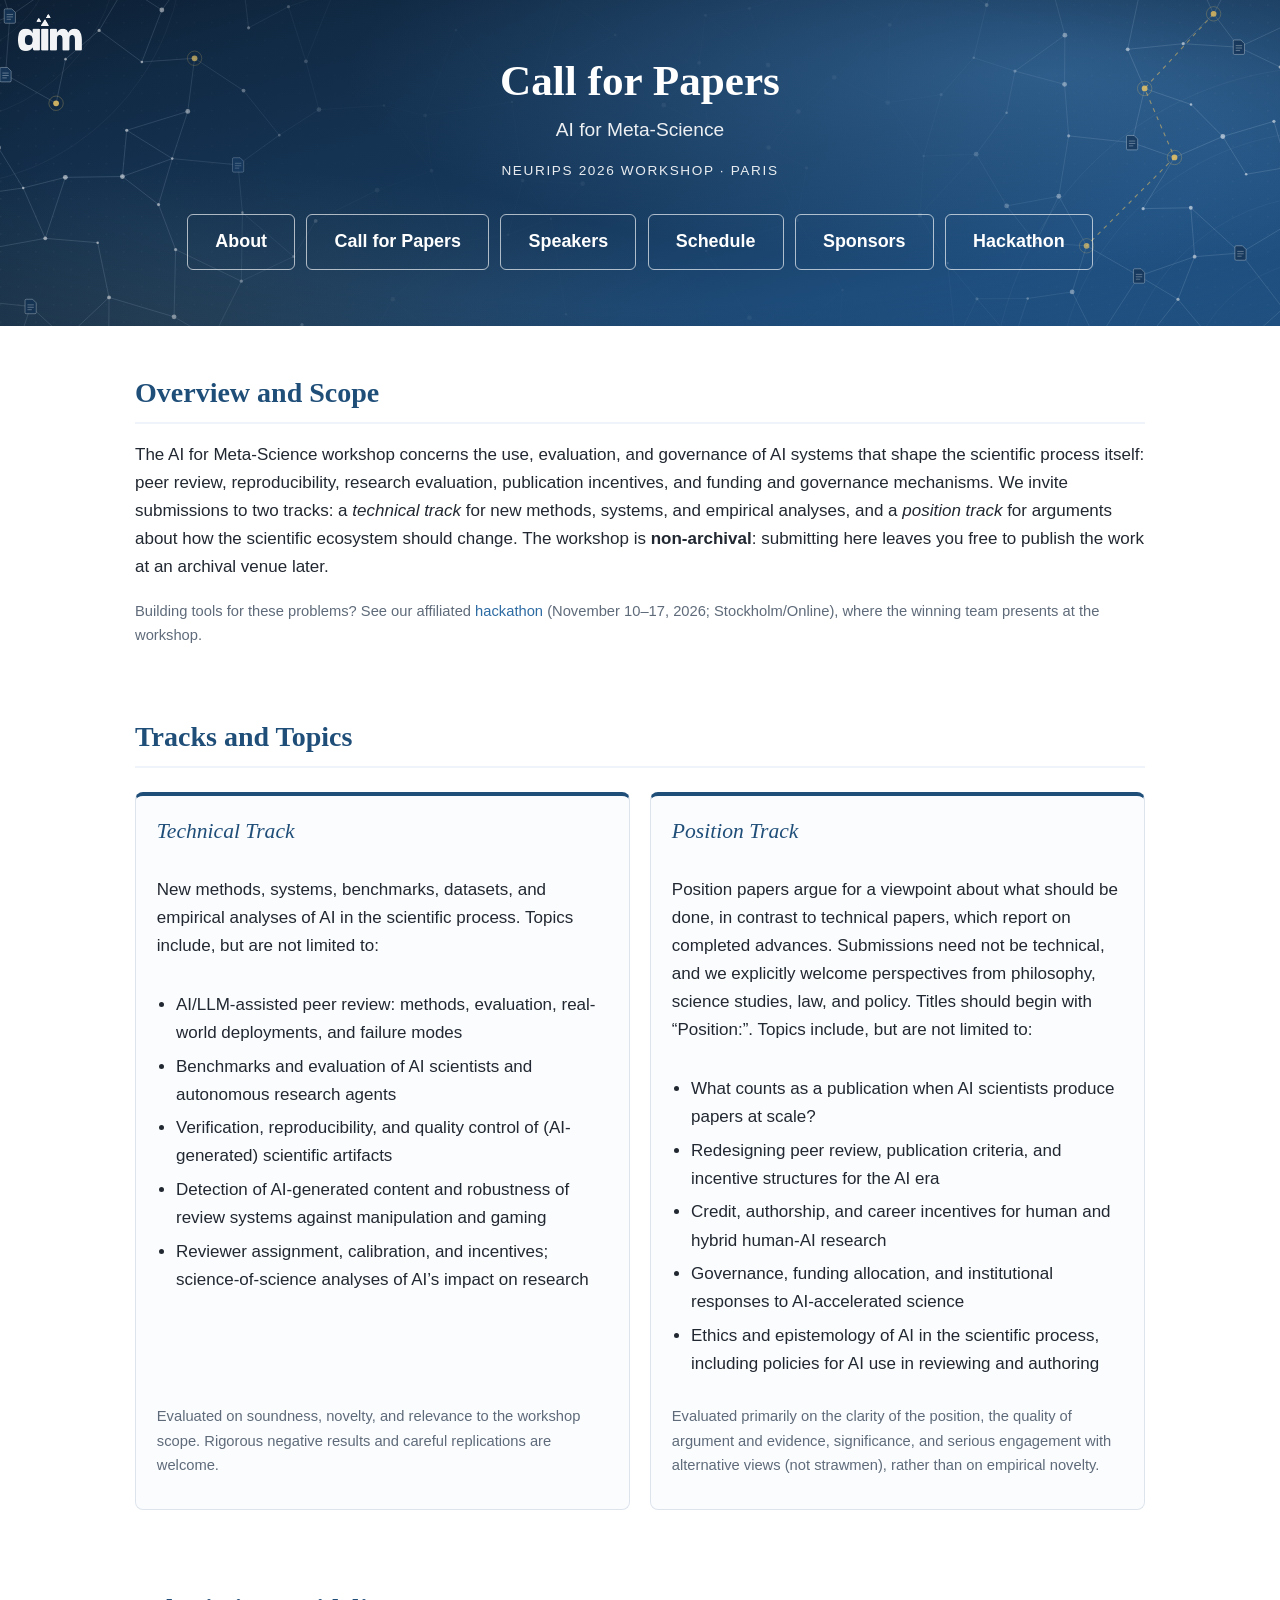
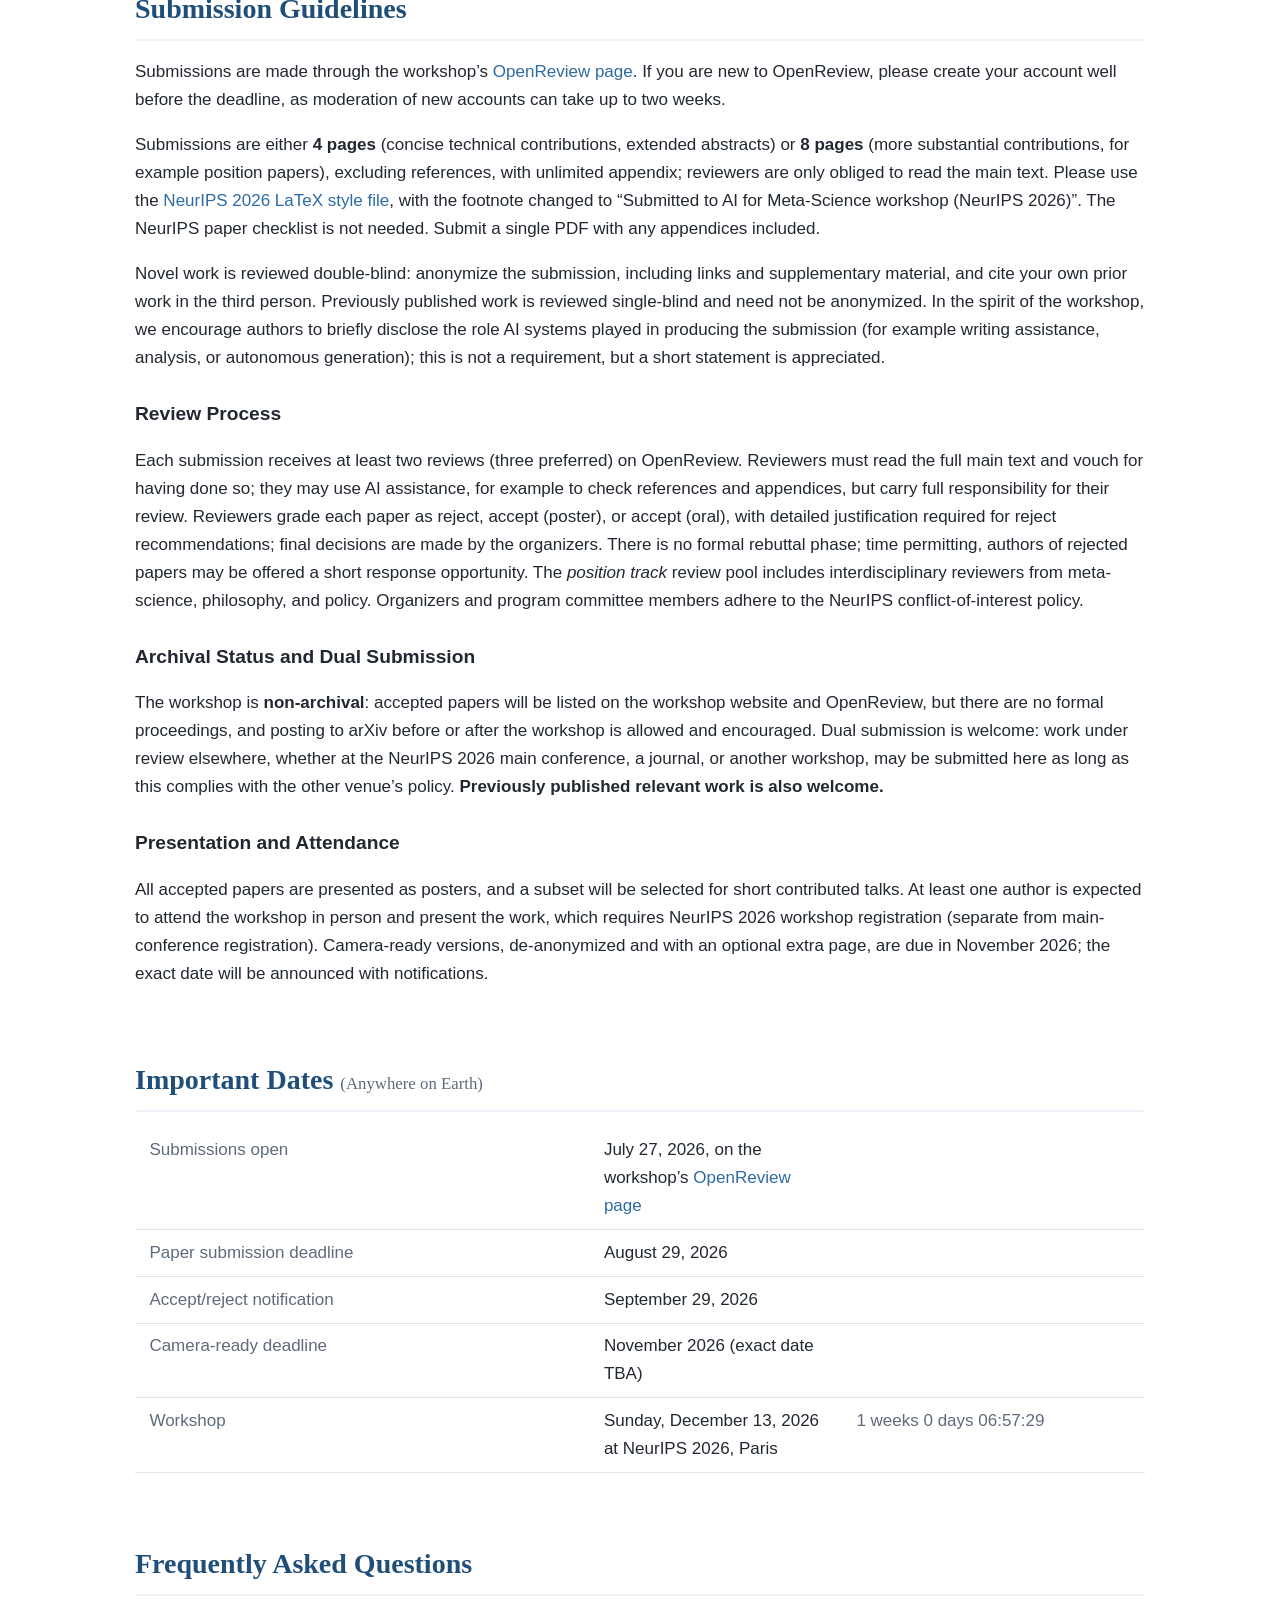
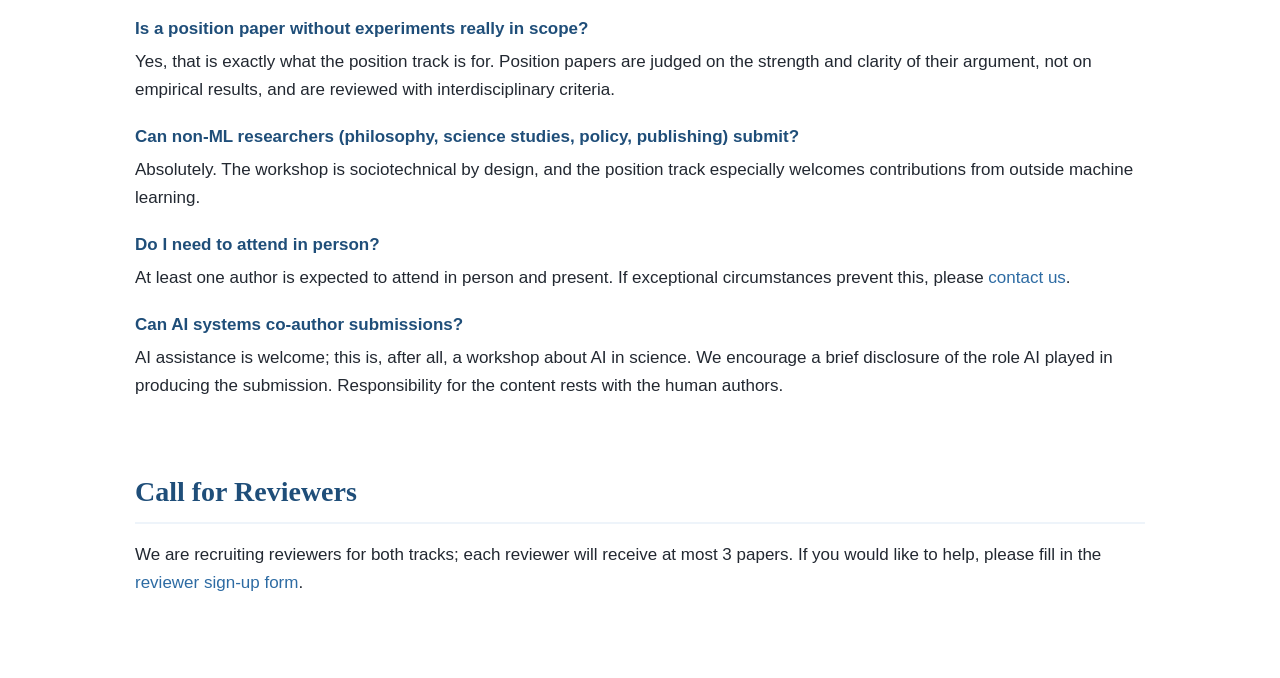
==== commit b55e28b5: "Add a hackathon page and refresh the site header - New hackathon.html for the AI4MetaScience Hackath" ====
--- a/cfp.html
+++ b/cfp.html
@@ -28,6 +28,7 @@
       <a class="btn btn-ghost" href="speakers.html">Speakers</a>
       <a class="btn btn-ghost" href="schedule.html">Schedule</a>
       <a class="btn btn-ghost" href="sponsor.html">Sponsors</a>
+      <a class="btn btn-ghost" href="hackathon.html">Hackathon</a>
     </div>
   </div>
 </header>
@@ -44,6 +45,10 @@
     <em>position track</em> for arguments about how the scientific ecosystem should change.
     The workshop is <strong>non-archival</strong>: submitting here leaves you free to publish
     the work at an archival venue later.
+  </p>
+  <p class="note">
+    Building tools for these problems? See our affiliated <a href="hackathon.html">hackathon</a>
+    (November 10&ndash;17, 2026; Stockholm/Online), where the winning team presents at the workshop.
   </p>
 </section>
 
--- a/style.css
+++ b/style.css
@@ -33,22 +33,16 @@
 
 .hero {
   position: relative;
-  background: linear-gradient(135deg, var(--hero-grad-a), var(--hero-grad-b));
+  background: url("assets/hero-bg.svg") center / cover no-repeat,
+              linear-gradient(135deg, var(--hero-grad-a), var(--hero-grad-b));
   color: #fff;
   text-align: center;
   padding: 3.5rem 1.25rem 3rem;
   overflow: hidden;
 }
-
-/* subtle "citation network" motif */
-.hero::before {
-  content: "";
-  position: absolute;
-  inset: 0;
-  background-image: url("data:image/svg+xml,%3Csvg xmlns='http://www.w3.org/2000/svg' width='560' height='560' viewBox='0 0 560 560'%3E%3Cg fill='none' stroke='%23ffffff' stroke-opacity='0.13'%3E%3Cpath d='M60 120L200 60M200 60L340 140M340 140L480 80M60 120L180 260M180 260L340 140M180 260L120 420M120 420L300 380M300 380L340 140M300 380L460 460M460 460L480 80M480 80L520 300M520 300L460 460M520 300L300 380'/%3E%3C/g%3E%3Cg fill='%23ffffff' fill-opacity='0.20'%3E%3Ccircle cx='60' cy='120' r='5'/%3E%3Ccircle cx='200' cy='60' r='7'/%3E%3Ccircle cx='340' cy='140' r='9'/%3E%3Ccircle cx='480' cy='80' r='5'/%3E%3Ccircle cx='180' cy='260' r='6'/%3E%3Ccircle cx='120' cy='420' r='7'/%3E%3Ccircle cx='300' cy='380' r='9'/%3E%3Ccircle cx='460' cy='460' r='5'/%3E%3Ccircle cx='520' cy='300' r='6'/%3E%3C/g%3E%3C/svg%3E");
-  background-repeat: repeat;
-  background-size: 560px 560px;
-  pointer-events: none;
+/* phones: the wide image would crop to its empty centre, so use a portrait version */
+@media (max-width: 720px) {
+  .hero { background-image: url("assets/hero-bg-portrait.svg"), linear-gradient(135deg, var(--hero-grad-a), var(--hero-grad-b)); }
 }
 
 .hero-inner { position: relative; max-width: var(--max-width); margin: 0 auto; }
@@ -100,6 +94,14 @@
 .btn-primary { background: var(--accent); color: #fff; border: 1.5px solid var(--accent); }
 .btn-primary:hover { background: var(--accent-light); border-color: var(--accent-light); }
 
+/* phones: compact nav pills so the header doesn't fill the screen */
+@media (max-width: 720px) {
+  .hero { padding: 3rem 0.9rem 1.6rem; }
+  .hero-kicker { margin-bottom: 1.1rem; }
+  .hero-buttons { gap: 0.4rem; }
+  .hero-buttons .btn { padding: 0.32rem 0.75rem; font-size: 0.86rem; border-width: 1px; border-radius: 999px; }
+}
+
 /* ---------- Sponsors ---------- */
 .sponsor-tier { margin: 1.4rem 0 2rem; }
 .sponsor-tier h3 {
@@ -117,7 +119,7 @@
   height: 96px; width: 100%; display: flex; align-items: center; justify-content: center;
   margin-bottom: .7rem; border-radius: 8px;
 }
-.sponsor-logo img { max-height: 84px; max-width: 170px; }
+.sponsor-logo img { max-height: 84px; max-width: 180px; border-radius: 6px; }
 /* the Stockholm AI mark is supplied for dark backgrounds, so it gets a dark tile */
 .sponsor-logo.on-dark { background: var(--hero-grad-a); padding: .5rem; }
 .sponsor-wordmark {
@@ -337,3 +339,26 @@
   color: var(--muted);
   font-variant-numeric: tabular-nums;
 }
+
+/* ---------- Hackathon page ---------- */
+.lead { font-size: 1.12rem; }
+.prize-box {
+  background: var(--accent-bg);
+  border-left: 4px solid var(--gold);
+  border-radius: 6px;
+  padding: 0.9rem 1.25rem;
+  margin: 1.4rem 0;
+}
+.prize-box p { margin: 0.3rem 0 0; }
+.cta-row { display: flex; gap: 0.7rem; flex-wrap: wrap; margin: 1.4rem 0 0.4rem; }
+.btn-outline { border: 1.5px solid var(--accent); color: var(--accent); }
+.btn-outline:hover { background: var(--accent-bg); }
+.tracks-3 { grid-template-columns: repeat(3, 1fr); }
+@media (max-width: 900px) { .tracks-3 { grid-template-columns: 1fr; } }
+.tracks-3 .track-card h3 { font-size: 1.2rem; }
+.task-card p { margin: 0.4rem 0; font-size: 0.95rem; }
+.task-card ul { font-size: 0.95rem; }
+.task-card .task-label {
+  font-size: 0.78rem; font-weight: 700; letter-spacing: 0.08em;
+  text-transform: uppercase; color: var(--accent); margin-top: 0.9rem;
+}
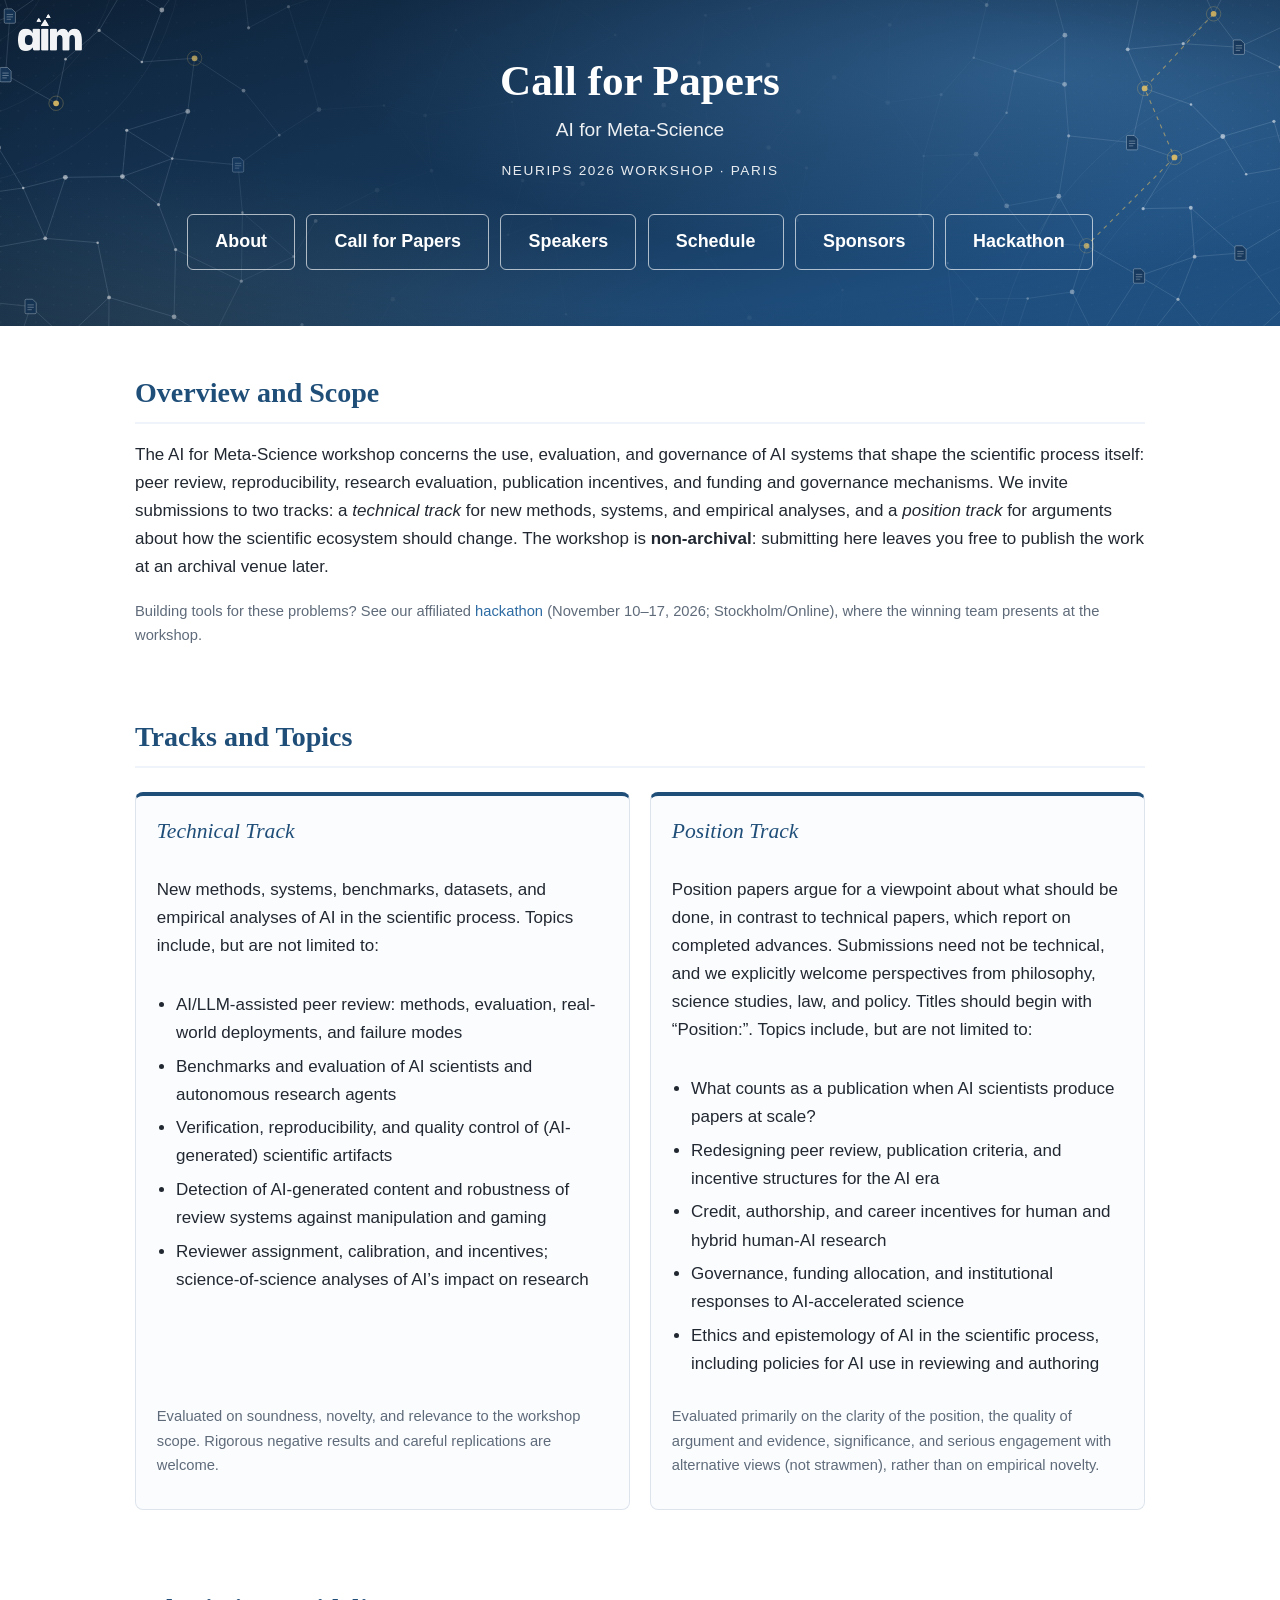
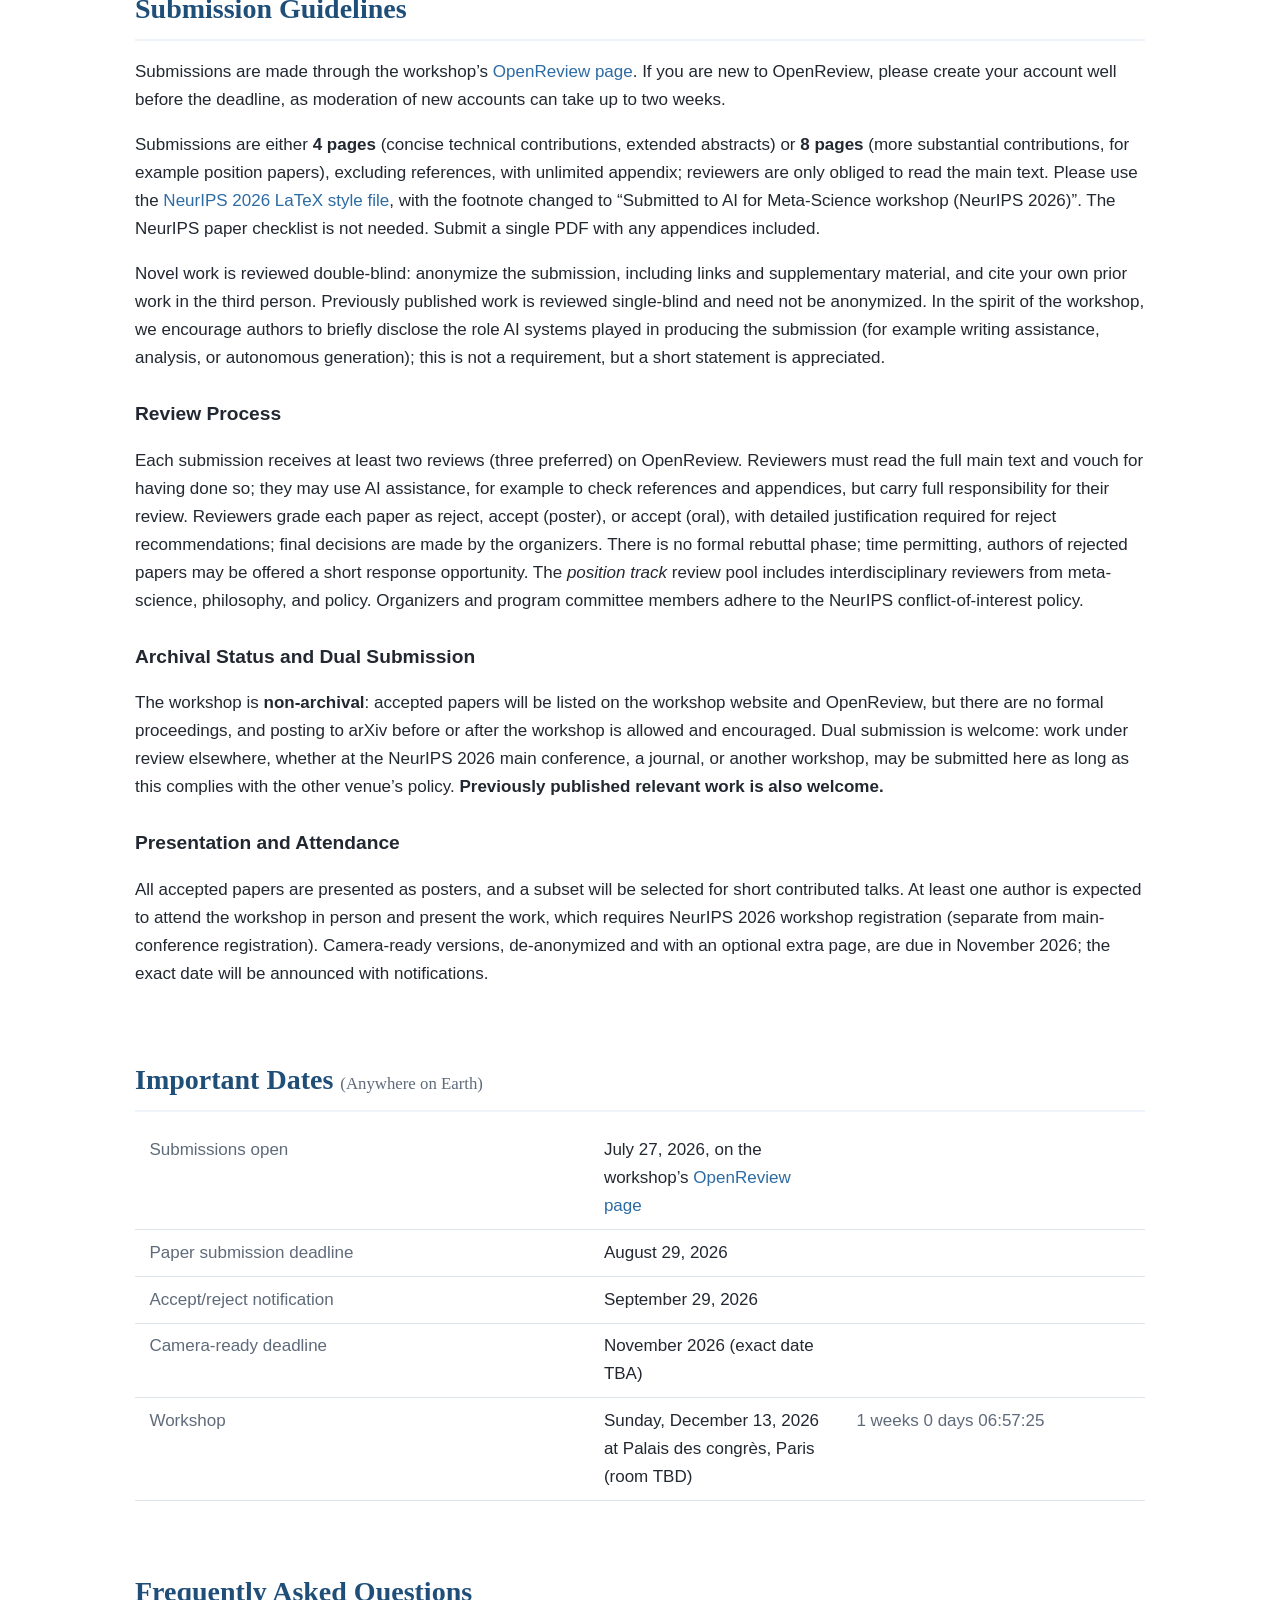
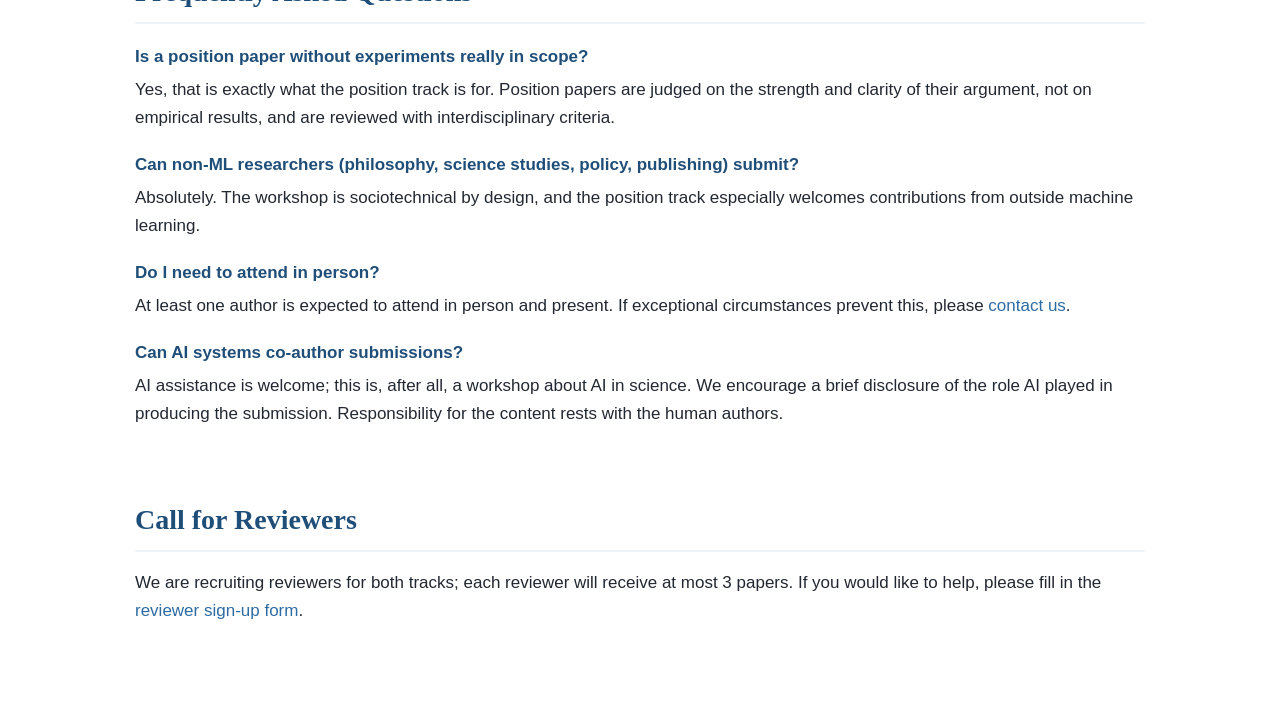
==== commit d01c67b1: "Update workshop location to Palais des congrès, room TBD" ====
--- a/cfp.html
+++ b/cfp.html
@@ -159,7 +159,7 @@
       <tr><td>Paper submission deadline</td><td>August 29, 2026</td><td class="cd"><span class="countdown" data-deadline="2026-08-30T11:59:59Z"></span></td></tr>
       <tr><td>Accept/reject notification</td><td>September 29, 2026</td><td class="cd"><span class="countdown" data-deadline="2026-09-30T11:59:59Z"></span></td></tr>
       <tr><td>Camera-ready deadline</td><td>November 2026 (exact date TBA)</td><td class="cd"></td></tr>
-      <tr><td>Workshop</td><td>Sunday, December 13, 2026 at NeurIPS 2026, Paris</td><td class="cd"><span class="countdown" data-deadline="2026-12-13T08:00:00Z"></span></td></tr>
+      <tr><td>Workshop</td><td>Sunday, December 13, 2026 at Palais des congrès, Paris (room TBD)</td><td class="cd"><span class="countdown" data-deadline="2026-12-13T08:00:00Z"></span></td></tr>
     </tbody>
   </table>
 </section>
--- a/style.css
+++ b/style.css
@@ -103,30 +103,39 @@
 }
 
 /* ---------- Sponsors ---------- */
-.sponsor-tier { margin: 1.4rem 0 2rem; }
-.sponsor-tier h3 {
-  font-family: var(--display-font); font-size: 1.2rem; font-weight: normal;
-  font-style: italic; color: var(--accent); margin: 0 0 0.9rem;
-}
-.sponsor-grid { display: flex; flex-wrap: wrap; gap: 1.1rem; }
+/* a quiet logo strip: centred, optically balanced, hairline dividers, no tiles */
+.sponsor-tier { margin: 2.4rem 0 2.8rem; }
+.section .sponsor-tier h3 {
+  display: flex; align-items: center; gap: 1.1rem;
+  margin: 0 0 1.6rem; font-size: .74rem; font-weight: 600;
+  letter-spacing: .18em; text-transform: uppercase; color: var(--muted);
+}
+.section .sponsor-tier h3::before, .section .sponsor-tier h3::after { content: ""; flex: 1; border-top: 1px solid var(--border); }
+.sponsor-grid { display: flex; justify-content: center; align-items: stretch; flex-wrap: wrap; row-gap: 2rem; margin: 1.8rem 0; }
 .sponsor-card {
   display: flex; flex-direction: column; align-items: center; justify-content: center;
-  width: 230px; padding: 1.1rem; border: 1px solid var(--border); border-radius: 10px;
-  background: var(--bg); transition: transform .15s ease, box-shadow .15s ease;
-}
-.sponsor-card:hover { transform: translateY(-2px); box-shadow: 0 4px 14px rgba(31,78,121,.13); text-decoration: none; }
-.sponsor-logo {
-  height: 96px; width: 100%; display: flex; align-items: center; justify-content: center;
-  margin-bottom: .7rem; border-radius: 8px;
-}
-.sponsor-logo img { max-height: 84px; max-width: 180px; border-radius: 6px; }
-/* the Stockholm AI mark is supplied for dark backgrounds, so it gets a dark tile */
-.sponsor-logo.on-dark { background: var(--hero-grad-a); padding: .5rem; }
-.sponsor-wordmark {
-  font-family: var(--display-font); font-size: 1.45rem; color: var(--accent); text-align: center;
-}
-.sponsor-name { font-weight: 600; color: var(--text); }
-.sponsor-note { display: block; font-weight: 400; font-size: .86rem; color: var(--muted); text-align: center; }
+  padding: 0 2.6rem; transition: opacity .2s ease;
+}
+.sponsor-card + .sponsor-card { border-left: 1px solid var(--border); }
+.sponsor-card:hover { opacity: .65; text-decoration: none; }
+.sponsor-logo { height: 84px; display: flex; align-items: center; }
+/* per-logo heights (set inline as --h) balance wide wordmarks against stacked marks */
+.sponsor-logo img { height: var(--h, 48px); width: auto; max-width: 220px; }
+/* the sponsors page gives logos more room than the hackathon organizer strip */
+.sponsor-tier .sponsor-logo { height: 124px; }
+.sponsor-tier .sponsor-logo img { max-width: 300px; }
+.sponsor-note {
+  display: block; margin-top: .7rem; font-size: .7rem; font-weight: 600;
+  letter-spacing: .14em; text-transform: uppercase; color: var(--muted); text-align: center;
+}
+@media (max-width: 600px) {
+  .sponsor-grid { flex-direction: column; align-items: center; }
+  .sponsor-card + .sponsor-card { border-left: 0; }
+  /* a short, faint rule between stacked logos */
+  .sponsor-card + .sponsor-card::before {
+    content: ""; width: 56px; border-top: 1px solid var(--border); margin-bottom: 2rem;
+  }
+}
 
 
 /* ---------- Sections ---------- */
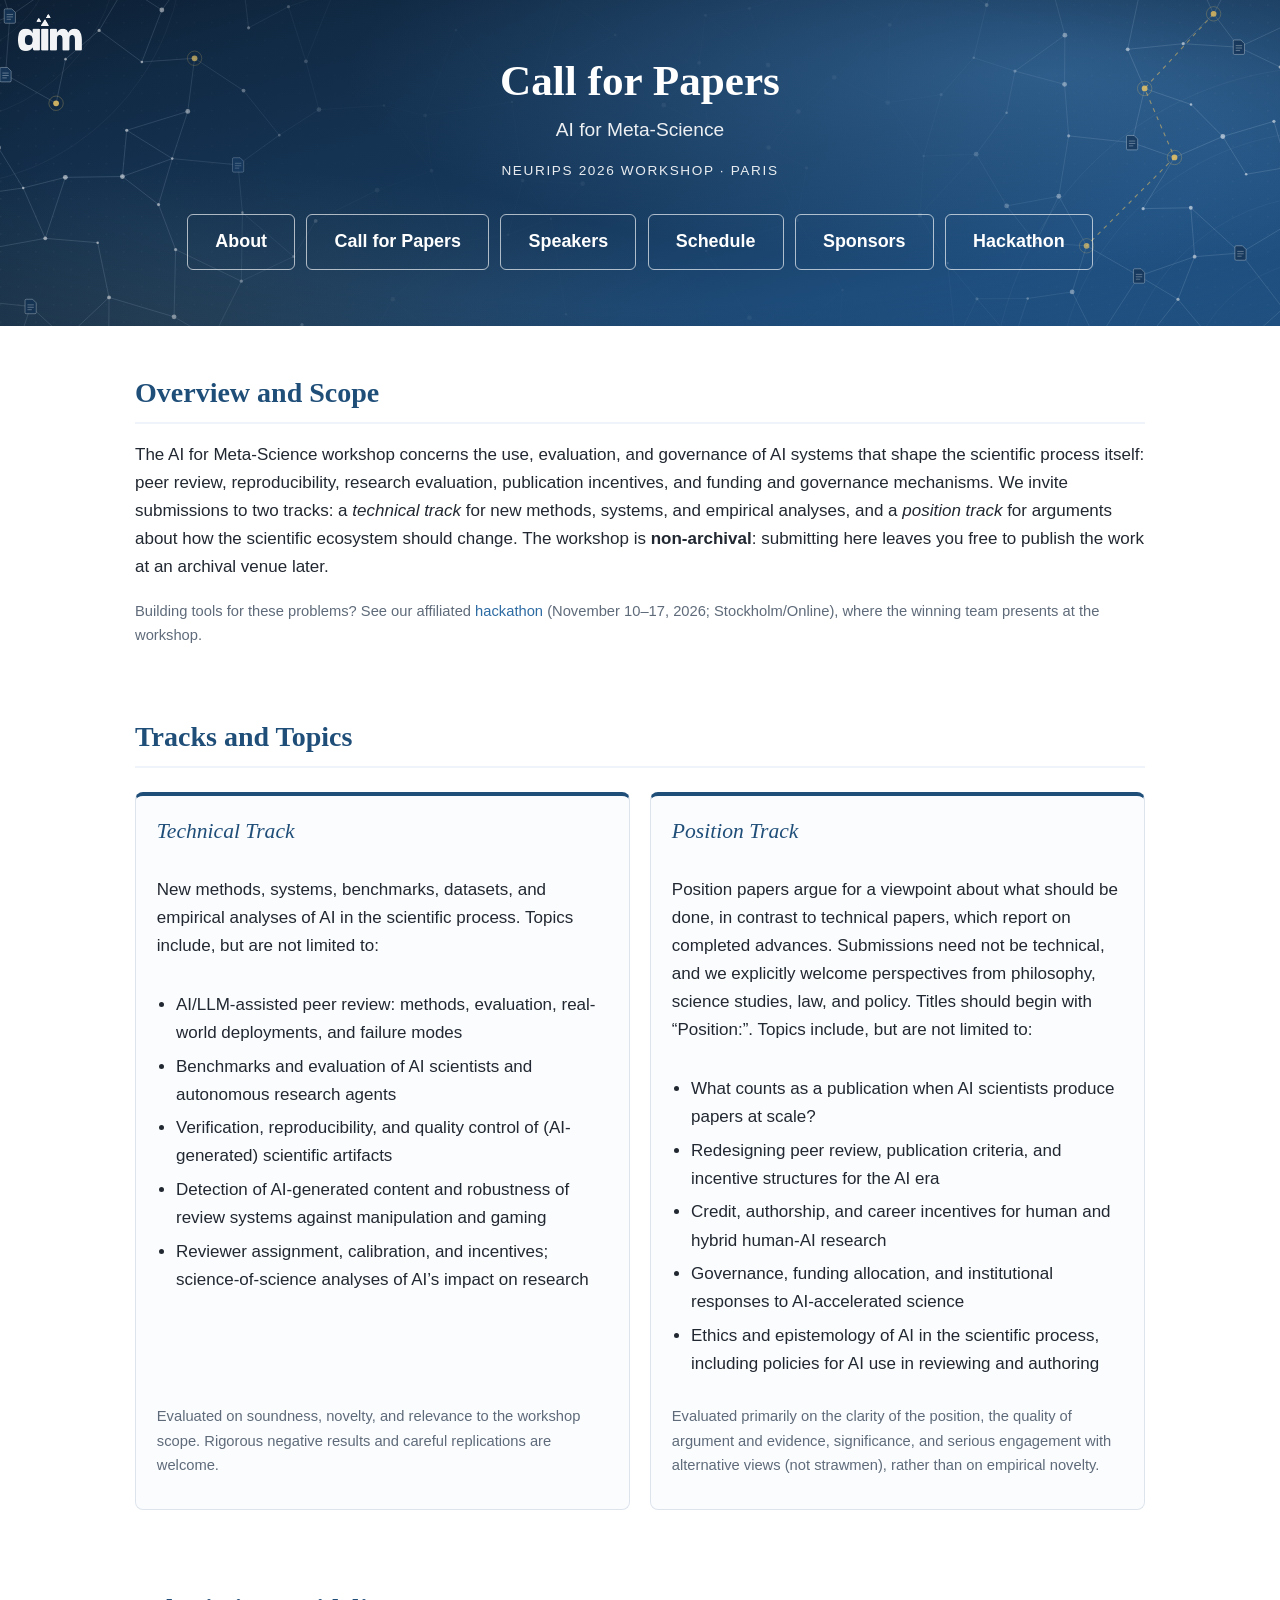
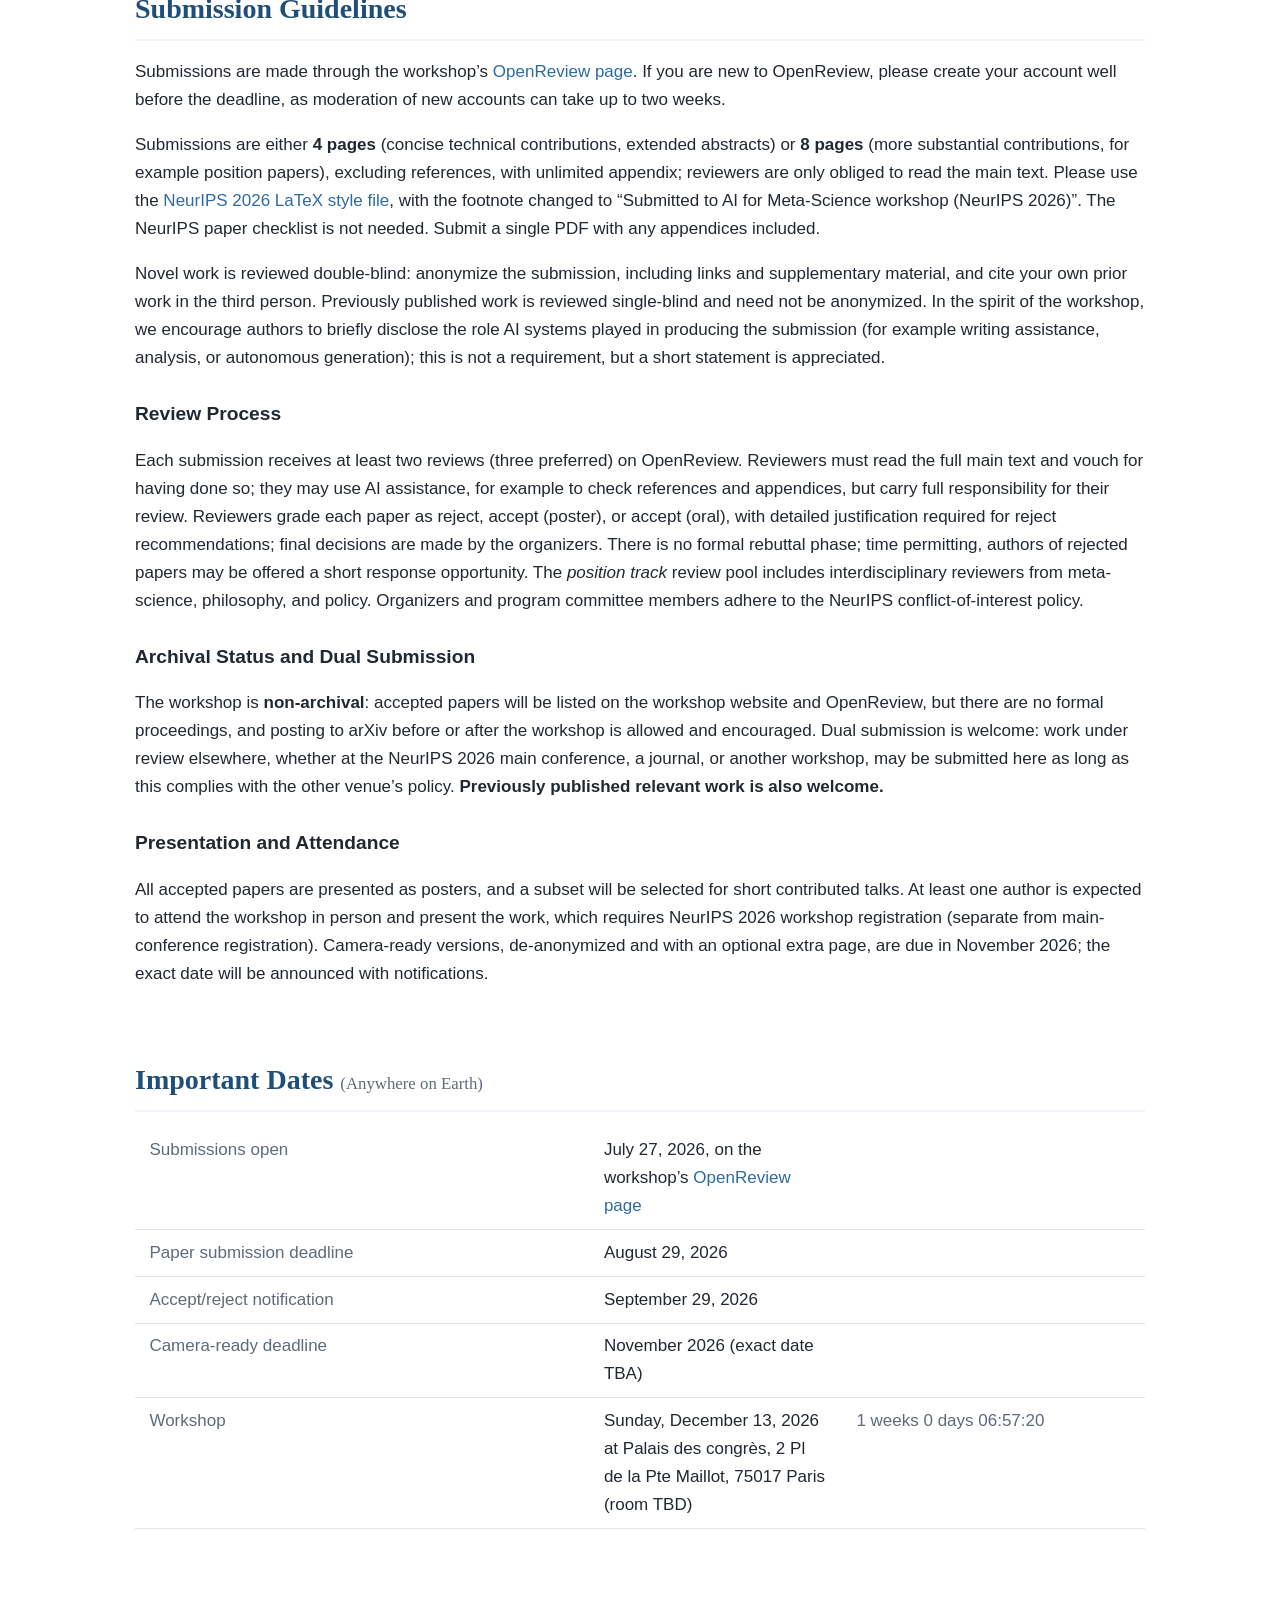
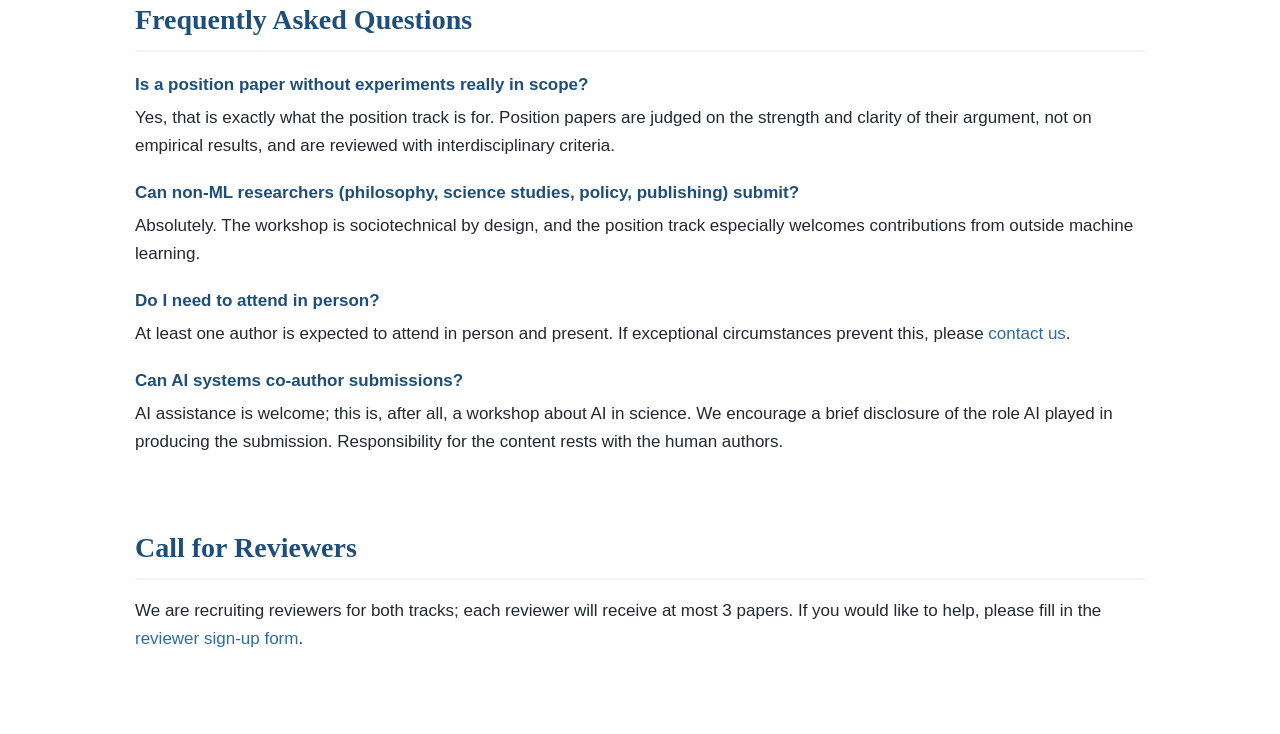
==== commit 24225633: "Add street address (2 Pl de la Pte Maillot, 75017 Paris) to workshop location" ====
--- a/cfp.html
+++ b/cfp.html
@@ -159,7 +159,7 @@
       <tr><td>Paper submission deadline</td><td>August 29, 2026</td><td class="cd"><span class="countdown" data-deadline="2026-08-30T11:59:59Z"></span></td></tr>
       <tr><td>Accept/reject notification</td><td>September 29, 2026</td><td class="cd"><span class="countdown" data-deadline="2026-09-30T11:59:59Z"></span></td></tr>
       <tr><td>Camera-ready deadline</td><td>November 2026 (exact date TBA)</td><td class="cd"></td></tr>
-      <tr><td>Workshop</td><td>Sunday, December 13, 2026 at Palais des congrès, Paris (room TBD)</td><td class="cd"><span class="countdown" data-deadline="2026-12-13T08:00:00Z"></span></td></tr>
+      <tr><td>Workshop</td><td>Sunday, December 13, 2026 at Palais des congrès, 2 Pl de la Pte Maillot, 75017 Paris (room TBD)</td><td class="cd"><span class="countdown" data-deadline="2026-12-13T08:00:00Z"></span></td></tr>
     </tbody>
   </table>
 </section>
